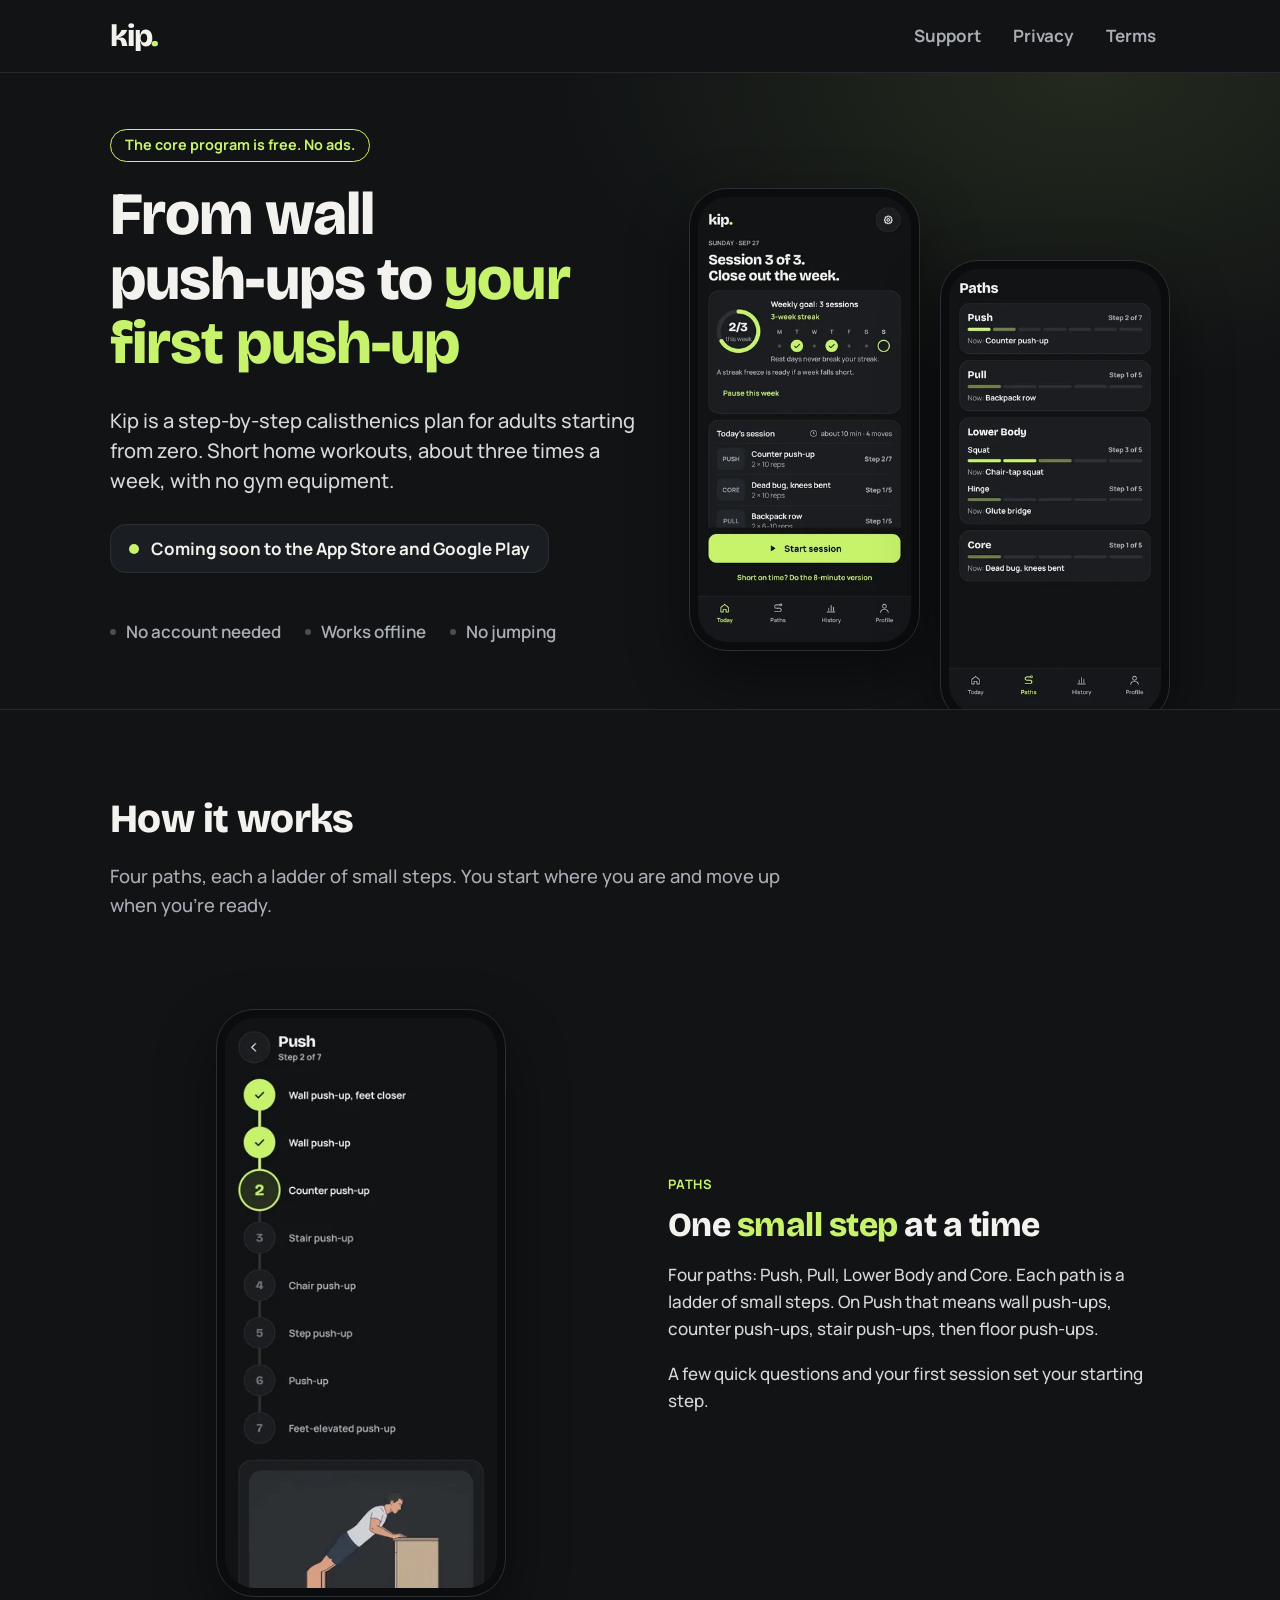
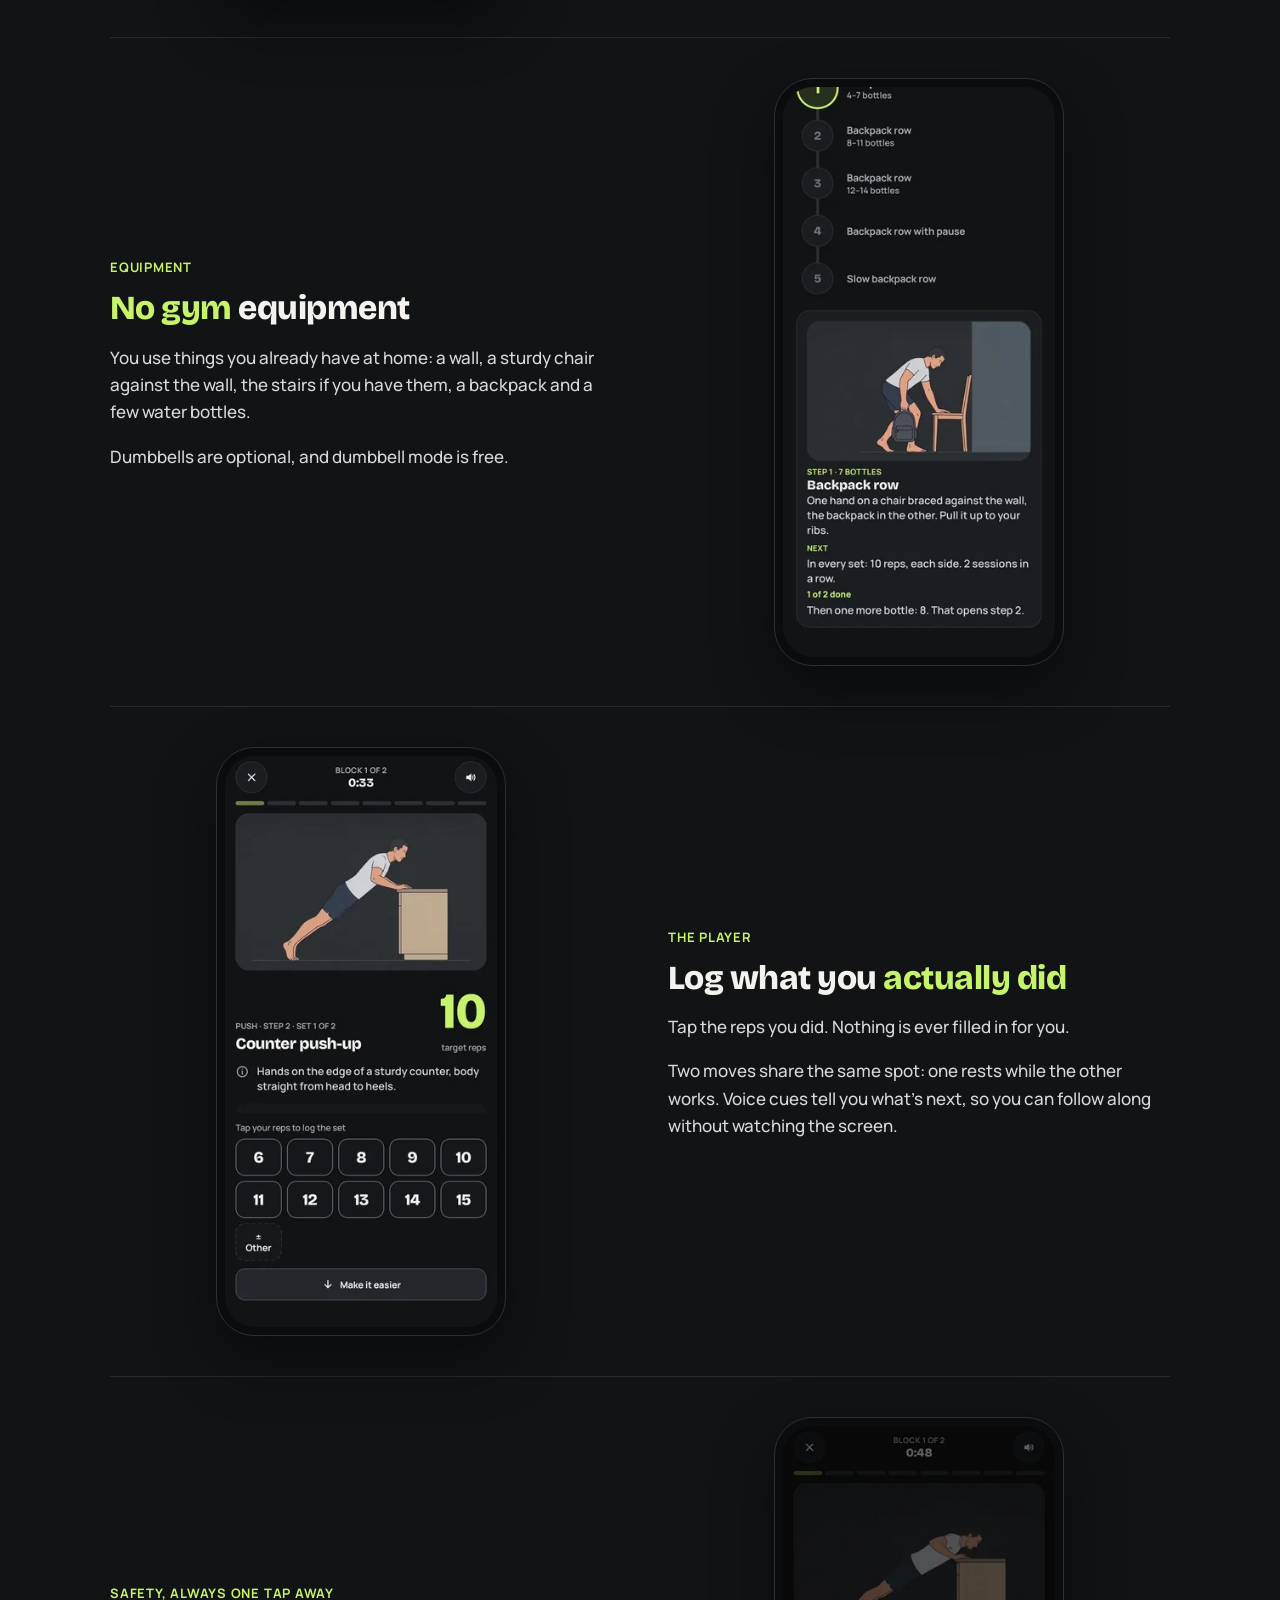
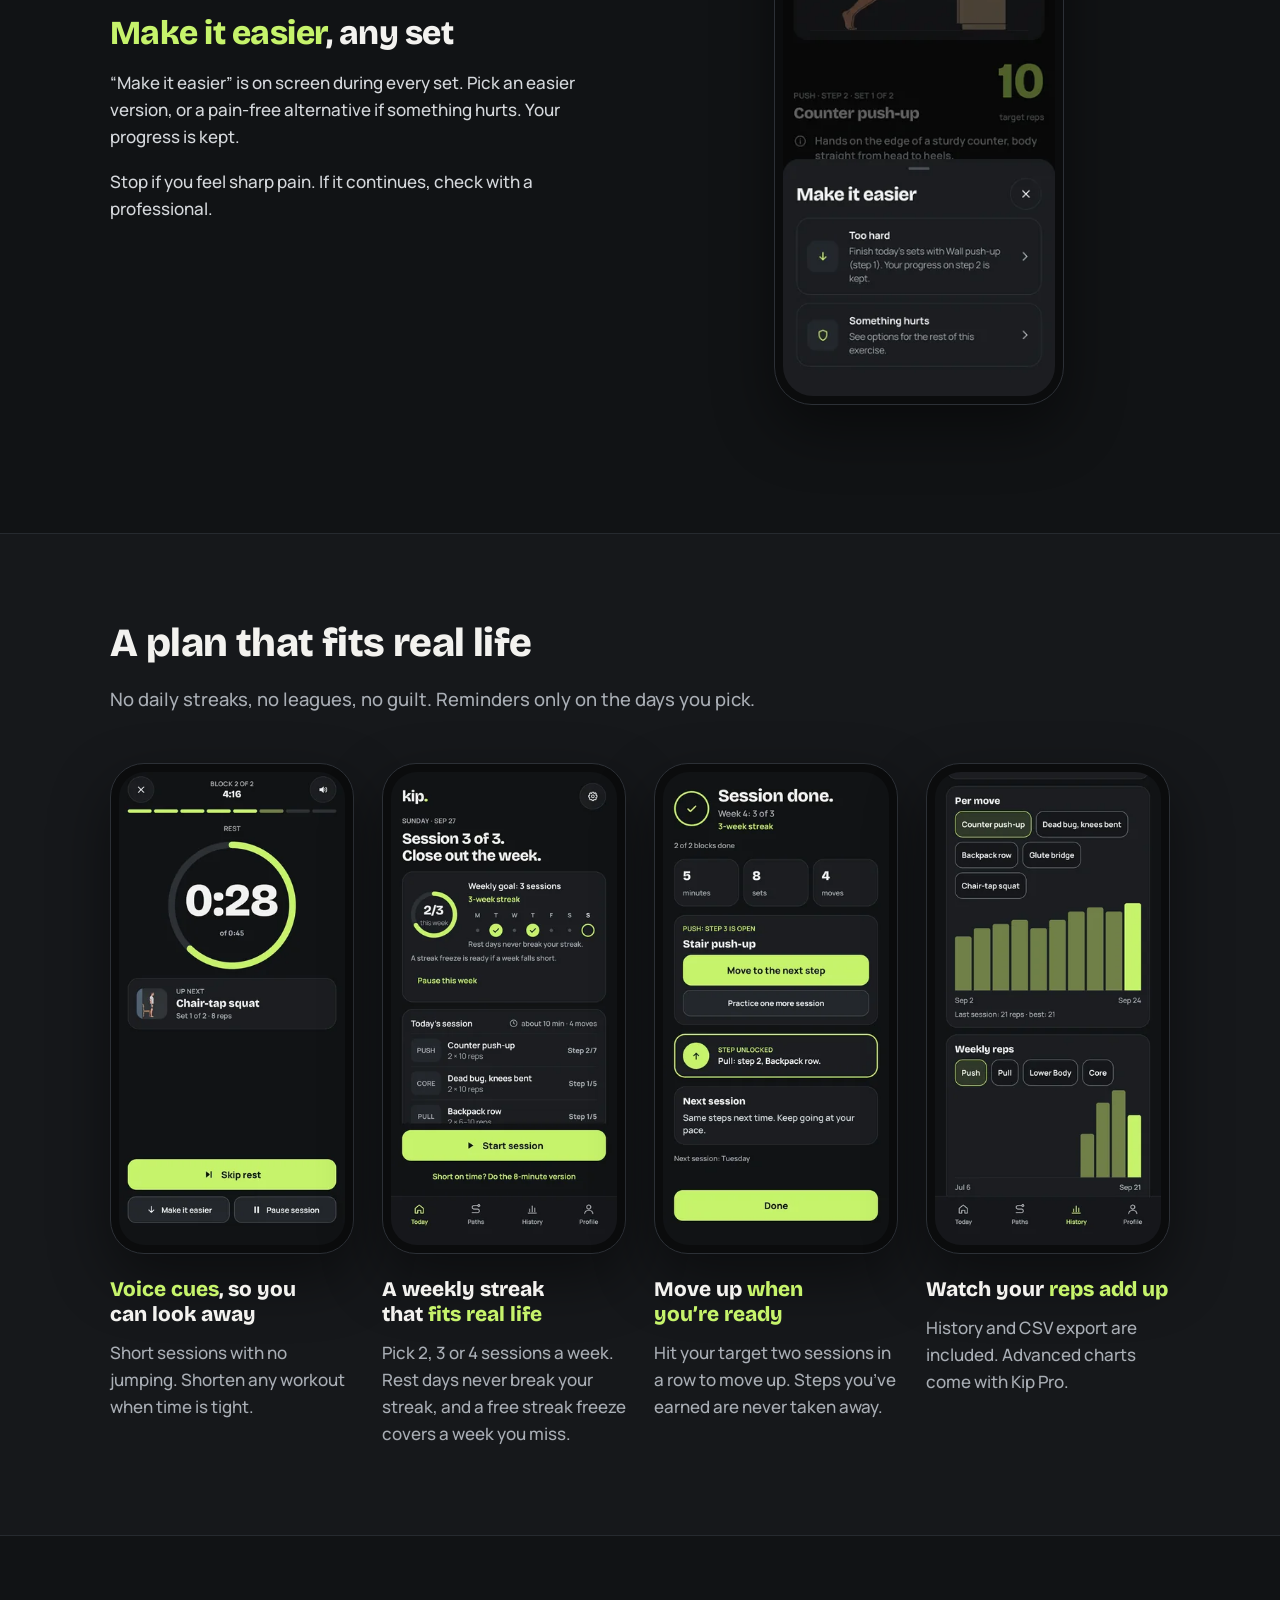
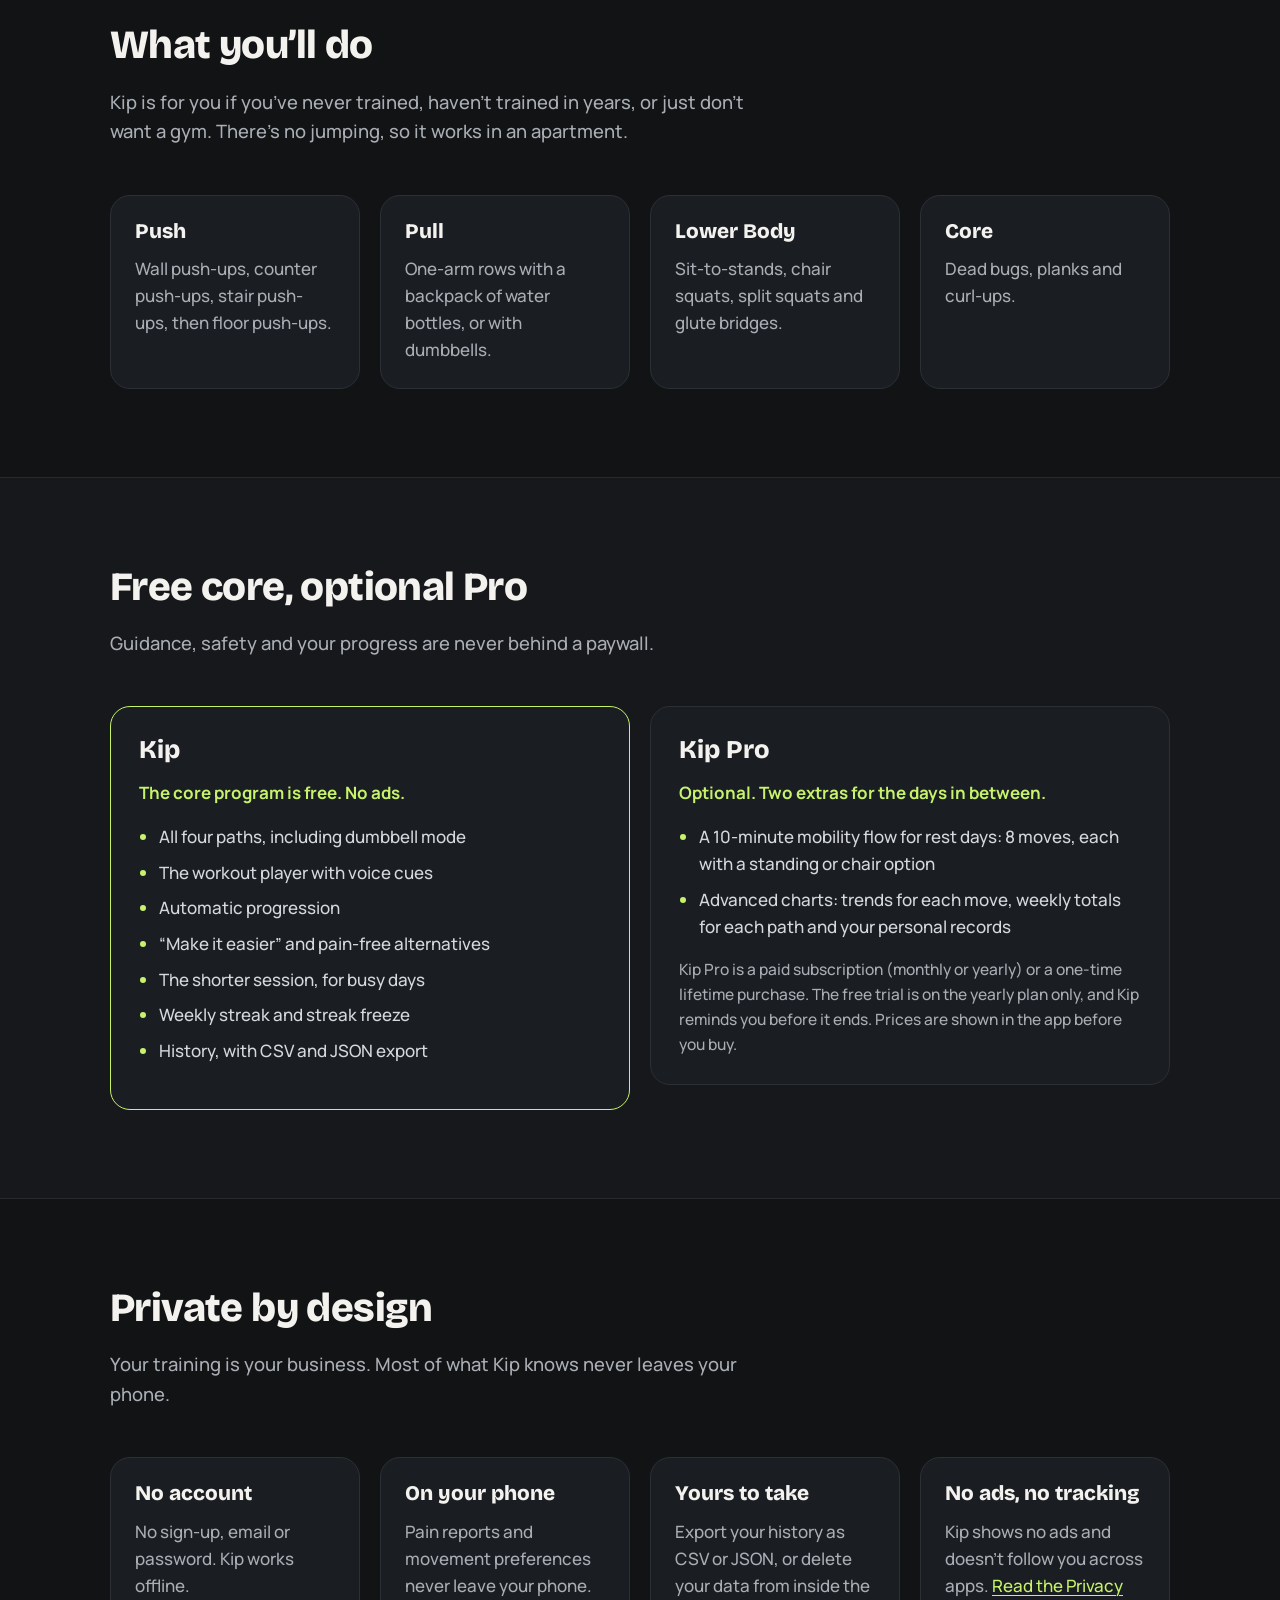
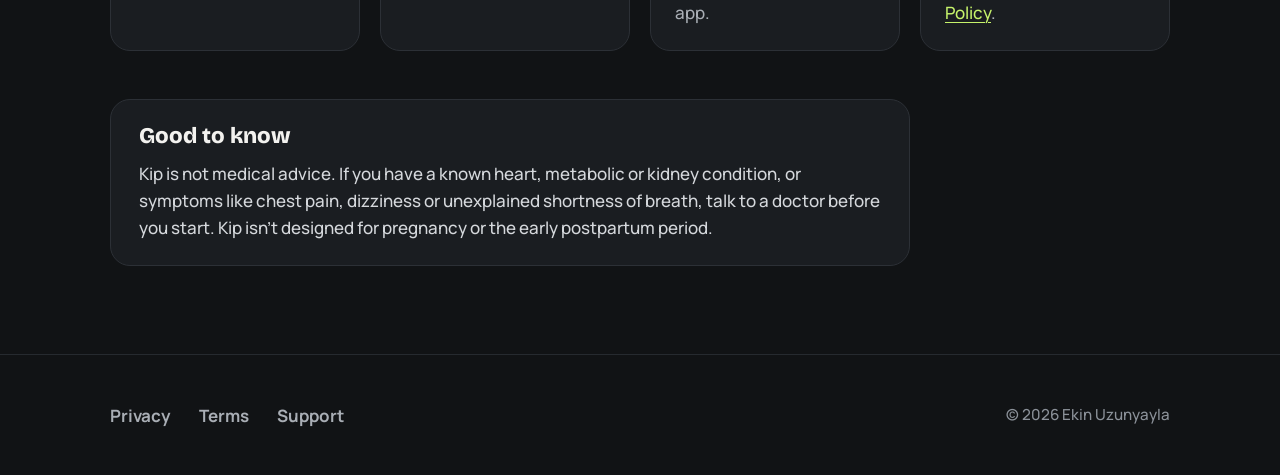
==== index.html @ f3562961 "feat: Kip web site - landing with app screenshots, privacy, terms, support Static pages for GitHub P" ====
<!doctype html>
<html lang="en">
<head>
<meta charset="utf-8">
<meta name="viewport" content="width=device-width, initial-scale=1, viewport-fit=cover">
<title>Kip: Calisthenics Home Workout</title>
<meta name="description" content="A step-by-step calisthenics plan for adults starting from zero. Short home workouts with no gym equipment. The core program is free. No ads.">
<meta name="theme-color" content="#111315">
<meta property="og:type" content="website">
<meta property="og:title" content="Kip: Calisthenics Home Workout">
<meta property="og:description" content="From wall push-ups to your first push-up. Bodyweight strength at home, step by step.">
<meta property="og:image" content="https://ekinuzunyayla.github.io/ki-website/assets/img/og.png">
<meta name="twitter:card" content="summary_large_image">
<link rel="icon" href="assets/img/favicon-32.png" sizes="32x32">
<link rel="apple-touch-icon" href="assets/img/apple-touch-icon.png">
<link rel="preload" href="assets/fonts/bricolage-800.woff2" as="font" type="font/woff2" crossorigin>
<link rel="preload" href="assets/fonts/manrope.woff2" as="font" type="font/woff2" crossorigin>
<link rel="stylesheet" href="assets/css/site.css">
</head>
<body>
<a class="skip" href="#main">Skip to content</a>
<header class="site-header">
  <div class="wrap">
    <a class="brand" href="./" aria-label="Kip home">kip<span>.</span></a>
    <nav class="site-nav" aria-label="Main">
      <ul>
        <li><a href="support.html">Support</a></li>
        <li><a href="privacy.html">Privacy</a></li>
        <li><a href="terms.html">Terms</a></li>
      </ul>
    </nav>
  </div>
</header>

<main id="main">
  <div class="hero">
    <div class="wrap">
      <div class="hero-copy">
        <span class="chip">The core program is free. No ads.</span>
        <h1>From wall <span class="nb">push-ups</span> to <em>your first <span class="nb">push-up</span></em></h1>
        <p class="lead">Kip is a step-by-step calisthenics plan for adults starting from zero. Short home workouts, about three times a week, with no gym equipment.</p>
        <p class="soon"><span class="dot" aria-hidden="true"></span>Coming soon to the App Store and Google Play</p>
        <ul class="facts">
          <li>No account needed</li>
          <li>Works offline</li>
          <li>No jumping</li>
        </ul>
      </div>
      <div class="hero-phones">
        <div class="phone">
          <img src="assets/img/shots/06-home.webp" srcset="assets/img/shots/06-home.webp 320w, assets/img/shots/06-home@2x.webp 640w" sizes="(max-width: 860px) 45vw, 240px" width="320" height="671"
               alt="The Today screen: session 3 of 3 this week, a 3-week streak, and today’s session of four moves.">
        </div>
        <div class="phone">
          <img src="assets/img/shots/04-paths.webp" srcset="assets/img/shots/04-paths.webp 320w, assets/img/shots/04-paths@2x.webp 640w" sizes="(max-width: 860px) 45vw, 240px" width="320" height="671"
               alt="The Paths screen: Push at step 2 of 7, and Pull, Lower Body and Core, each with its current move.">
        </div>
      </div>
    </div>
  </div>

  <section aria-labelledby="how">
    <div class="wrap">
      <div class="section-head">
        <h2 id="how">How it works</h2>
        <p>Four paths, each a ladder of small steps. You start where you are and move up when you’re ready.</p>
      </div>

      <article class="feature">
        <div class="feature-shot phone">
          <img src="assets/img/shots/01-push-ladder.webp" srcset="assets/img/shots/01-push-ladder.webp 320w, assets/img/shots/01-push-ladder@2x.webp 640w" sizes="(max-width: 860px) 70vw, 274px" width="320" height="671" loading="lazy"
               alt="The Push path: seven steps from wall push-up to feet-elevated push-up. The first two are done and counter push-up is the current step.">
        </div>
        <div>
          <span class="overline">Paths</span>
          <h3>One <em>small step</em> at a time</h3>
          <p>Four paths: Push, Pull, Lower Body and Core. Each path is a ladder of small steps. On Push that means wall push-ups, counter push-ups, stair push-ups, then floor push-ups.</p>
          <p>A few quick questions and your first session set your starting step.</p>
        </div>
      </article>

      <article class="feature">
        <div class="feature-shot phone">
          <img src="assets/img/shots/03-pull-detail.webp" srcset="assets/img/shots/03-pull-detail.webp 320w, assets/img/shots/03-pull-detail@2x.webp 640w" sizes="(max-width: 860px) 70vw, 274px" width="320" height="671" loading="lazy"
               alt="The Pull path: backpack row steps counted in water bottles, with a picture of a one-arm row, one hand on a chair.">
        </div>
        <div>
          <span class="overline">Equipment</span>
          <h3><em>No gym</em> equipment</h3>
          <p>You use things you already have at home: a wall, a sturdy chair against the wall, the stairs if you have them, a backpack and a few water bottles.</p>
          <p>Dumbbells are optional, and dumbbell mode is free.</p>
        </div>
      </article>

      <article class="feature">
        <div class="feature-shot phone">
          <img src="assets/img/shots/04-set.webp" srcset="assets/img/shots/04-set.webp 320w, assets/img/shots/04-set@2x.webp 640w" sizes="(max-width: 860px) 70vw, 274px" width="320" height="671" loading="lazy"
               alt="The workout player on a set of counter push-ups: a target of 10 reps and a grid of numbers from 6 to 15 to tap what you did.">
        </div>
        <div>
          <span class="overline">The player</span>
          <h3>Log what you <em>actually did</em></h3>
          <p>Tap the reps you did. Nothing is ever filled in for you.</p>
          <p>Two moves share the same spot: one rests while the other works. Voice cues tell you what’s next, so you can follow along without watching the screen.</p>
        </div>
      </article>

      <article class="feature">
        <div class="feature-shot phone">
          <img src="assets/img/shots/02-easier.webp" srcset="assets/img/shots/02-easier.webp 320w, assets/img/shots/02-easier@2x.webp 640w" sizes="(max-width: 860px) 70vw, 274px" width="320" height="671" loading="lazy"
               alt="The Make it easier sheet during a set, with two choices: Too hard, and Something hurts.">
        </div>
        <div>
          <span class="overline">Safety, always one tap away</span>
          <h3><em>Make it easier</em>, any set</h3>
          <p>“Make it easier” is on screen during every set. Pick an easier version, or a pain-free alternative if something hurts. Your progress is kept.</p>
          <p>Stop if you feel sharp pain. If it continues, check with a professional.</p>
        </div>
      </article>
    </div>
  </section>

  <section class="band" aria-labelledby="weeks">
    <div class="wrap">
      <div class="section-head">
        <h2 id="weeks">A plan that fits real life</h2>
        <p>No daily streaks, no leagues, no guilt. Reminders only on the days you pick.</p>
      </div>
      <div class="shot-grid">
        <article class="shot-card">
          <div class="phone">
            <img src="assets/img/shots/05-rest.webp" srcset="assets/img/shots/05-rest.webp 320w, assets/img/shots/05-rest@2x.webp 640w" sizes="236px" width="320" height="671" loading="lazy"
                 alt="A rest timer with 28 seconds left and the next move, chair-tap squat, below it.">
          </div>
          <h3><em>Voice cues</em>, so you can look away</h3>
          <p>Short sessions with no jumping. Shorten any workout when time is tight.</p>
        </article>
        <article class="shot-card">
          <div class="phone">
            <img src="assets/img/shots/06-home.webp" srcset="assets/img/shots/06-home.webp 320w, assets/img/shots/06-home@2x.webp 640w" sizes="236px" width="320" height="671" loading="lazy"
                 alt="The Today screen: a weekly goal of 3 sessions with 2 done, a 3-week streak and a streak freeze ready.">
          </div>
          <h3>A weekly streak that <em>fits real life</em></h3>
          <p>Pick 2, 3 or 4 sessions a week. Rest days never break your streak, and a free streak freeze covers a week you miss.</p>
        </article>
        <article class="shot-card">
          <div class="phone">
            <img src="assets/img/shots/07-end.webp" srcset="assets/img/shots/07-end.webp 320w, assets/img/shots/07-end@2x.webp 640w" sizes="236px" width="320" height="671" loading="lazy"
                 alt="The end of a session: stair push-up is open, with a button to move to the next step or practice one more session.">
          </div>
          <h3>Move up <em>when you’re ready</em></h3>
          <p>Hit your target two sessions in a row to move up. Steps you’ve earned are never taken away.</p>
        </article>
        <article class="shot-card">
          <div class="phone">
            <img src="assets/img/shots/08-charts.webp" srcset="assets/img/shots/08-charts.webp 320w, assets/img/shots/08-charts@2x.webp 640w" sizes="236px" width="320" height="671" loading="lazy"
                 alt="History charts: reps per session for one move, and weekly reps for the Push path.">
          </div>
          <h3>Watch your <em>reps add up</em></h3>
          <p>History and CSV export are included. Advanced charts come with Kip Pro.</p>
        </article>
      </div>
    </div>
  </section>

  <section aria-labelledby="paths">
    <div class="wrap">
      <div class="section-head">
        <h2 id="paths">What you’ll do</h2>
        <p>Kip is for you if you’ve never trained, haven’t trained in years, or just don’t want a gym. There’s no jumping, so it works in an apartment.</p>
      </div>
      <div class="cards">
        <div class="card"><h3>Push</h3><p>Wall push-ups, counter push-ups, stair push-ups, then floor push-ups.</p></div>
        <div class="card"><h3>Pull</h3><p>One-arm rows with a backpack of water bottles, or with dumbbells.</p></div>
        <div class="card"><h3>Lower Body</h3><p>Sit-to-stands, chair squats, split squats and glute bridges.</p></div>
        <div class="card"><h3>Core</h3><p>Dead bugs, planks and curl-ups.</p></div>
      </div>
    </div>
  </section>

  <section class="band" aria-labelledby="pro">
    <div class="wrap">
      <div class="section-head">
        <h2 id="pro">Free core, optional Pro</h2>
        <p>Guidance, safety and your progress are never behind a paywall.</p>
      </div>
      <div class="plans">
        <div class="plan free">
          <h3>Kip</h3>
          <p class="tag">The core program is free. No ads.</p>
          <ul>
            <li>All four paths, including dumbbell mode</li>
            <li>The workout player with voice cues</li>
            <li>Automatic progression</li>
            <li>“Make it easier” and pain-free alternatives</li>
            <li>The shorter session, for busy days</li>
            <li>Weekly streak and streak freeze</li>
            <li>History, with CSV and JSON export</li>
          </ul>
        </div>
        <div class="plan">
          <h3>Kip Pro</h3>
          <p class="tag">Optional. Two extras for the days in between.</p>
          <ul>
            <li>A 10-minute mobility flow for rest days: 8 moves, each with a standing or chair option</li>
            <li>Advanced charts: trends for each move, weekly totals for each path and your personal records</li>
          </ul>
          <p class="fine">Kip Pro is a paid subscription (monthly or yearly) or a one-time lifetime purchase. The free trial is on the yearly plan only, and Kip reminds you before it ends. Prices are shown in the app before you buy.</p>
        </div>
      </div>
    </div>
  </section>

  <section aria-labelledby="private">
    <div class="wrap">
      <div class="section-head">
        <h2 id="private">Private by design</h2>
        <p>Your training is your business. Most of what Kip knows never leaves your phone.</p>
      </div>
      <div class="cards">
        <div class="card"><h3>No account</h3><p>No sign-up, email or password. Kip works offline.</p></div>
        <div class="card"><h3>On your phone</h3><p>Pain reports and movement preferences never leave your phone.</p></div>
        <div class="card"><h3>Yours to take</h3><p>Export your history as CSV or JSON, or delete your data from inside the app.</p></div>
        <div class="card"><h3>No ads, no tracking</h3><p>Kip shows no ads and doesn’t follow you across apps. <a href="privacy.html">Read the Privacy Policy</a>.</p></div>
      </div>

      <div class="note" style="margin-top: 48px">
        <h2 id="good-to-know">Good to know</h2>
        <p>Kip is not medical advice. If you have a known heart, metabolic or kidney condition, or symptoms like chest pain, dizziness or unexplained shortness of breath, talk to a doctor before you start. Kip isn’t designed for pregnancy or the early postpartum period.</p>
      </div>
    </div>
  </section>
</main>

<footer class="site-footer">
  <div class="wrap">
    <nav aria-label="Footer">
      <ul>
        <li><a href="privacy.html">Privacy</a></li>
        <li><a href="terms.html">Terms</a></li>
        <li><a href="support.html">Support</a></li>
      </ul>
    </nav>
    <p>© 2026 Ekin Uzunyayla</p>
  </div>
</footer>
</body>
</html>
---- assets/css/site.css ----
/* Kip web site. Values follow the app's token set (docs/design/tokens.md, Theme A): dark only, like v1 of the app. */

@font-face { font-family: "Bricolage Grotesque"; font-weight: 800; font-style: normal; font-display: swap; src: url("../fonts/bricolage-800.woff2") format("woff2"); }
@font-face { font-family: "Manrope"; font-weight: 200 800; font-style: normal; font-display: swap; src: url("../fonts/manrope.woff2") format("woff2"); }

:root {
  color-scheme: dark;
  --background: #111315;
  --surface: #1A1D21;
  --surface-sunken: #16181B;
  --surface-raised: #23272C;
  --border: #2C3036;
  --border-strong: #4A4F57;
  --divider: #262A2F;
  --text: #F3F2EF;
  --text-body: #D5D8DC;
  --text-secondary: #A9AEB5;
  --text-muted: #8C929A;
  --accent: #C6F36B;
  --on-accent: #111315;
  --accent-tint: rgba(198, 243, 107, 0.12);
  --bezel: #0B0C0D;
  --radius-md: 14px;
  --radius-lg: 16px;
  --radius-xl: 20px;
  --wrap: 1100px;
  --display: "Bricolage Grotesque", "Manrope", system-ui, -apple-system, "Segoe UI", sans-serif;
  --body: "Manrope", system-ui, -apple-system, "Segoe UI", sans-serif;
}

*, *::before, *::after { box-sizing: border-box; }

html { -webkit-text-size-adjust: 100%; background: var(--background); }

body {
  margin: 0;
  background: var(--background);
  color: var(--text-body);
  font: 500 1.0625rem/1.6 var(--body);
}

img { max-width: 100%; height: auto; display: block; }

a { color: var(--accent); text-underline-offset: 0.2em; text-decoration-thickness: 1px; }
a:hover { text-decoration-thickness: 2px; }

:focus-visible { outline: 3px solid var(--accent); outline-offset: 3px; border-radius: 6px; }

h1, h2, h3 { font-family: var(--display); font-weight: 800; color: var(--text); line-height: 1.08; margin: 0 0 0.5em; letter-spacing: -0.015em; text-wrap: balance; }
h1 { font-size: clamp(2.4rem, 5.2vw, 3.75rem); }
h2 { font-size: clamp(1.75rem, 3.6vw, 2.5rem); }
h3 { font-size: 1.3rem; line-height: 1.2; letter-spacing: 0; }
h1 em, h2 em, h3 em { font-style: normal; color: var(--accent); }
.nb { white-space: nowrap; }
p { margin: 0 0 1em; }
strong { font-weight: 800; color: var(--text); }

.wrap { max-width: var(--wrap); margin: 0 auto; padding-inline: max(20px, env(safe-area-inset-left)) max(20px, env(safe-area-inset-right)); }

.skip {
  position: absolute; left: 12px; top: -80px; z-index: 10;
  background: var(--accent); color: var(--on-accent); font-weight: 800;
  padding: 12px 16px; border-radius: var(--radius-lg); text-decoration: none;
}
.skip:focus { top: 12px; }

/* Header */
.site-header { border-bottom: 1px solid var(--divider); }
.site-header .wrap { display: flex; align-items: center; justify-content: space-between; gap: 8px 16px; min-height: 72px; flex-wrap: wrap; }
.brand {
  display: inline-flex; align-items: center; min-height: 48px; color: var(--text); text-decoration: none;
  font: 800 1.9rem/1 var(--display); letter-spacing: -0.04em;
}
.brand span { color: var(--accent); }
.site-nav ul { list-style: none; display: flex; flex-wrap: wrap; gap: 4px; margin: 0; padding: 0; }
.site-nav a {
  display: inline-flex; align-items: center; min-height: 48px; padding: 0 14px; border-radius: var(--radius-md);
  color: var(--text-secondary); text-decoration: none; font-weight: 700;
}
.site-nav a:hover { color: var(--text); background: var(--surface); }
.site-nav a[aria-current="page"] { color: var(--accent); }

/* Hero */
.hero {
  padding-block: 56px 0; overflow: hidden; border-bottom: 1px solid var(--divider);
  background: radial-gradient(60% 70% at 85% 0%, rgba(198, 243, 107, 0.10), transparent 70%);
}
.hero .wrap { display: grid; grid-template-columns: 1.05fr 0.95fr; gap: 48px; align-items: center; }
.hero-copy { padding-bottom: 64px; }
.hero .lead { font-size: 1.25rem; line-height: 1.5; color: var(--text-body); max-width: 33rem; margin-bottom: 1.4em; }
.chip {
  display: inline-block; margin-bottom: 20px; padding: 6px 14px; border-radius: 999px;
  border: 1px solid var(--accent); color: var(--accent); font-weight: 700; font-size: 0.9rem; line-height: 1.3;
}
.soon {
  display: inline-flex; align-items: center; gap: 12px; min-height: 48px; padding: 10px 18px;
  border-radius: var(--radius-lg); background: var(--surface); border: 1px solid var(--border);
  color: var(--text); font-weight: 700;
}
.soon .dot { width: 10px; height: 10px; border-radius: 50%; background: var(--accent); flex: none; }
.facts { list-style: none; display: flex; flex-wrap: wrap; gap: 8px 24px; padding: 0; margin: 28px 0 0; color: var(--text-secondary); font-weight: 600; }
.facts li { display: inline-flex; align-items: center; gap: 10px; }
.facts li::before { content: ""; width: 6px; height: 6px; border-radius: 50%; background: var(--border-strong); }

.phone {
  padding: 8px; background: var(--bezel); border: 1px solid var(--border); border-radius: 38px;
  box-shadow: 0 24px 60px rgba(0, 0, 0, 0.45);
}
.phone img { border-radius: 30px; width: 100%; }

.hero-phones { display: grid; grid-template-columns: 1fr 1fr; gap: 20px; align-items: start; max-width: 520px; justify-self: end; margin-bottom: -72px; }
.hero-phones .phone:nth-child(2) { margin-top: 72px; }

/* Sections */
section { padding-block: 88px; }
.section-head { max-width: 42rem; margin-bottom: 48px; }
.section-head p { color: var(--text-secondary); font-size: 1.15rem; margin: 0; }
.band { background: var(--surface-sunken); border-block: 1px solid var(--divider); }

.feature { display: grid; grid-template-columns: 1fr 1fr; gap: 56px; align-items: center; padding-block: 40px; }
.feature + .feature { border-top: 1px solid var(--divider); }
.feature:nth-of-type(even) .feature-shot { order: 2; }
.feature-shot { justify-self: center; width: min(290px, 100%); }
.feature h3 { font-size: clamp(1.6rem, 3vw, 2.1rem); letter-spacing: -0.015em; line-height: 1.1; }
.feature p { max-width: 32rem; }
.overline { display: block; margin-bottom: 12px; color: var(--accent); font-weight: 700; font-size: 0.8125rem; letter-spacing: 0.06em; text-transform: uppercase; }

.shot-grid { display: grid; grid-template-columns: repeat(auto-fit, minmax(210px, 1fr)); gap: 40px 28px; }
.shot-card .phone { max-width: 250px; margin: 0 auto 24px; border-radius: 34px; }
.shot-card .phone img { border-radius: 26px; }
.shot-card p { color: var(--text-secondary); margin: 0; }

.cards { display: grid; grid-template-columns: repeat(auto-fit, minmax(230px, 1fr)); gap: 20px; }
.card { background: var(--surface); border: 1px solid var(--border); border-radius: var(--radius-xl); padding: 24px; }
.card > :last-child { margin-bottom: 0; }
.card p, .card li { color: var(--text-secondary); }
.card ul { margin: 0; padding-left: 1.2em; }
.card li { margin-bottom: 0.45em; }
.card li::marker { color: var(--accent); }

.steps { list-style: none; padding: 0; margin: 0; counter-reset: step; }
.steps li { counter-increment: step; display: grid; grid-template-columns: 40px 1fr; gap: 16px; align-items: start; padding-block: 14px; }
.steps li + li { border-top: 1px solid var(--divider); }
.steps li::before {
  content: counter(step); display: grid; place-items: center; width: 40px; height: 40px; border-radius: 50%;
  border: 2px solid var(--accent); color: var(--accent); font: 800 1.05rem/1 var(--display);
}
.steps strong { display: block; }
.steps span { color: var(--text-secondary); }

.plans { display: grid; grid-template-columns: 1fr 1fr; gap: 20px; align-items: start; }
.plan { background: var(--surface); border: 1px solid var(--border); border-radius: var(--radius-xl); padding: 28px; }
.plan.free { border-color: var(--accent); }
.plan h3 { font-size: 1.6rem; }
.plan .tag { color: var(--accent); font-weight: 700; margin-bottom: 1em; }
.plan ul { padding-left: 1.2em; margin: 0 0 1em; }
.plan li { margin-bottom: 0.5em; }
.plan li::marker { color: var(--accent); }
.plan .fine { color: var(--text-secondary); font-size: 0.97rem; margin: 0; }

.note { background: var(--surface); border: 1px solid var(--border); border-radius: var(--radius-xl); padding: 24px 28px; max-width: 50rem; }
.note h2 { font-size: 1.4rem; letter-spacing: 0; }
.note p:last-child { margin: 0; }

/* Text pages */
.page { padding-block: 56px 96px; }
.doc { max-width: 46rem; }
.doc h1 { font-size: clamp(2.1rem, 4.4vw, 3rem); }
.doc h2 { font-size: 1.5rem; letter-spacing: 0; line-height: 1.2; margin-top: 2.2em; }
.doc h3 { font-size: 1.15rem; margin-top: 1.6em; }
.doc ul, .doc ol { padding-left: 1.3em; margin: 0 0 1em; }
.doc li { margin-bottom: 0.45em; }
.doc li::marker { color: var(--text-muted); }
.doc .updated { color: var(--text-secondary); font-weight: 700; }
.doc .summary { background: var(--surface); border: 1px solid var(--border); border-radius: var(--radius-xl); padding: 22px 26px; margin: 28px 0; }
.doc .summary h2 { margin-top: 0; }
.doc .summary ul { margin: 0; }
.doc .summary li::marker { color: var(--accent); }
.table-scroll { overflow-x: auto; margin: 0 0 1.2em; }
.doc table { border-collapse: collapse; width: 100%; min-width: 36rem; font-size: 0.97rem; }
.doc th, .doc td { text-align: left; vertical-align: top; padding: 12px 14px 12px 0; border-bottom: 1px solid var(--divider); }
.doc th { font-weight: 800; color: var(--text); }
.doc details { background: var(--surface); border: 1px solid var(--border); border-radius: var(--radius-lg); margin-bottom: 12px; }
.doc summary { cursor: pointer; font-weight: 700; color: var(--text); padding: 14px 20px; min-height: 52px; border-radius: var(--radius-lg); }
.doc details[open] summary { color: var(--accent); }
.doc details > div { padding: 0 20px 8px; }

.button {
  display: inline-flex; align-items: center; justify-content: center; min-height: 56px; padding: 0 26px;
  border-radius: var(--radius-lg); background: var(--accent); color: var(--on-accent);
  font-weight: 800; text-decoration: none;
}
.button:hover { filter: brightness(1.06); }

/* Footer */
.site-footer { border-top: 1px solid var(--divider); padding-block: 36px; color: var(--text-muted); }
.site-footer .wrap { display: flex; flex-wrap: wrap; justify-content: space-between; gap: 12px 32px; align-items: center; }
.site-footer ul { list-style: none; display: flex; flex-wrap: wrap; gap: 4px 8px; margin: 0 0 0 -10px; padding: 0; }
.site-footer a { color: var(--text-secondary); display: inline-flex; align-items: center; min-height: 48px; padding: 0 10px; font-weight: 700; text-decoration: none; }
.site-footer a:hover, .site-footer a[aria-current="page"] { color: var(--text); }
.site-footer p { margin: 0; font-size: 0.95rem; }

@media (max-width: 860px) {
  .hero { padding-top: 40px; }
  .hero .wrap { grid-template-columns: 1fr; gap: 40px; }
  .hero-copy { padding-bottom: 0; }
  .hero-phones { justify-self: center; max-width: 440px; margin-bottom: -56px; gap: 14px; }
  .hero-phones .phone:nth-child(2) { margin-top: 48px; }
  .feature { grid-template-columns: 1fr; gap: 28px; padding-block: 32px; }
  .feature:nth-of-type(even) .feature-shot { order: 0; }
  .feature-shot { width: min(260px, 78%); }
  .plans { grid-template-columns: 1fr; }
  section { padding-block: 56px; }
  .section-head { margin-bottom: 32px; }
  .phone { border-radius: 30px; padding: 6px; }
  .phone img { border-radius: 24px; }
}

@media (prefers-reduced-motion: reduce) {
  * { scroll-behavior: auto !important; transition: none !important; animation: none !important; }
}
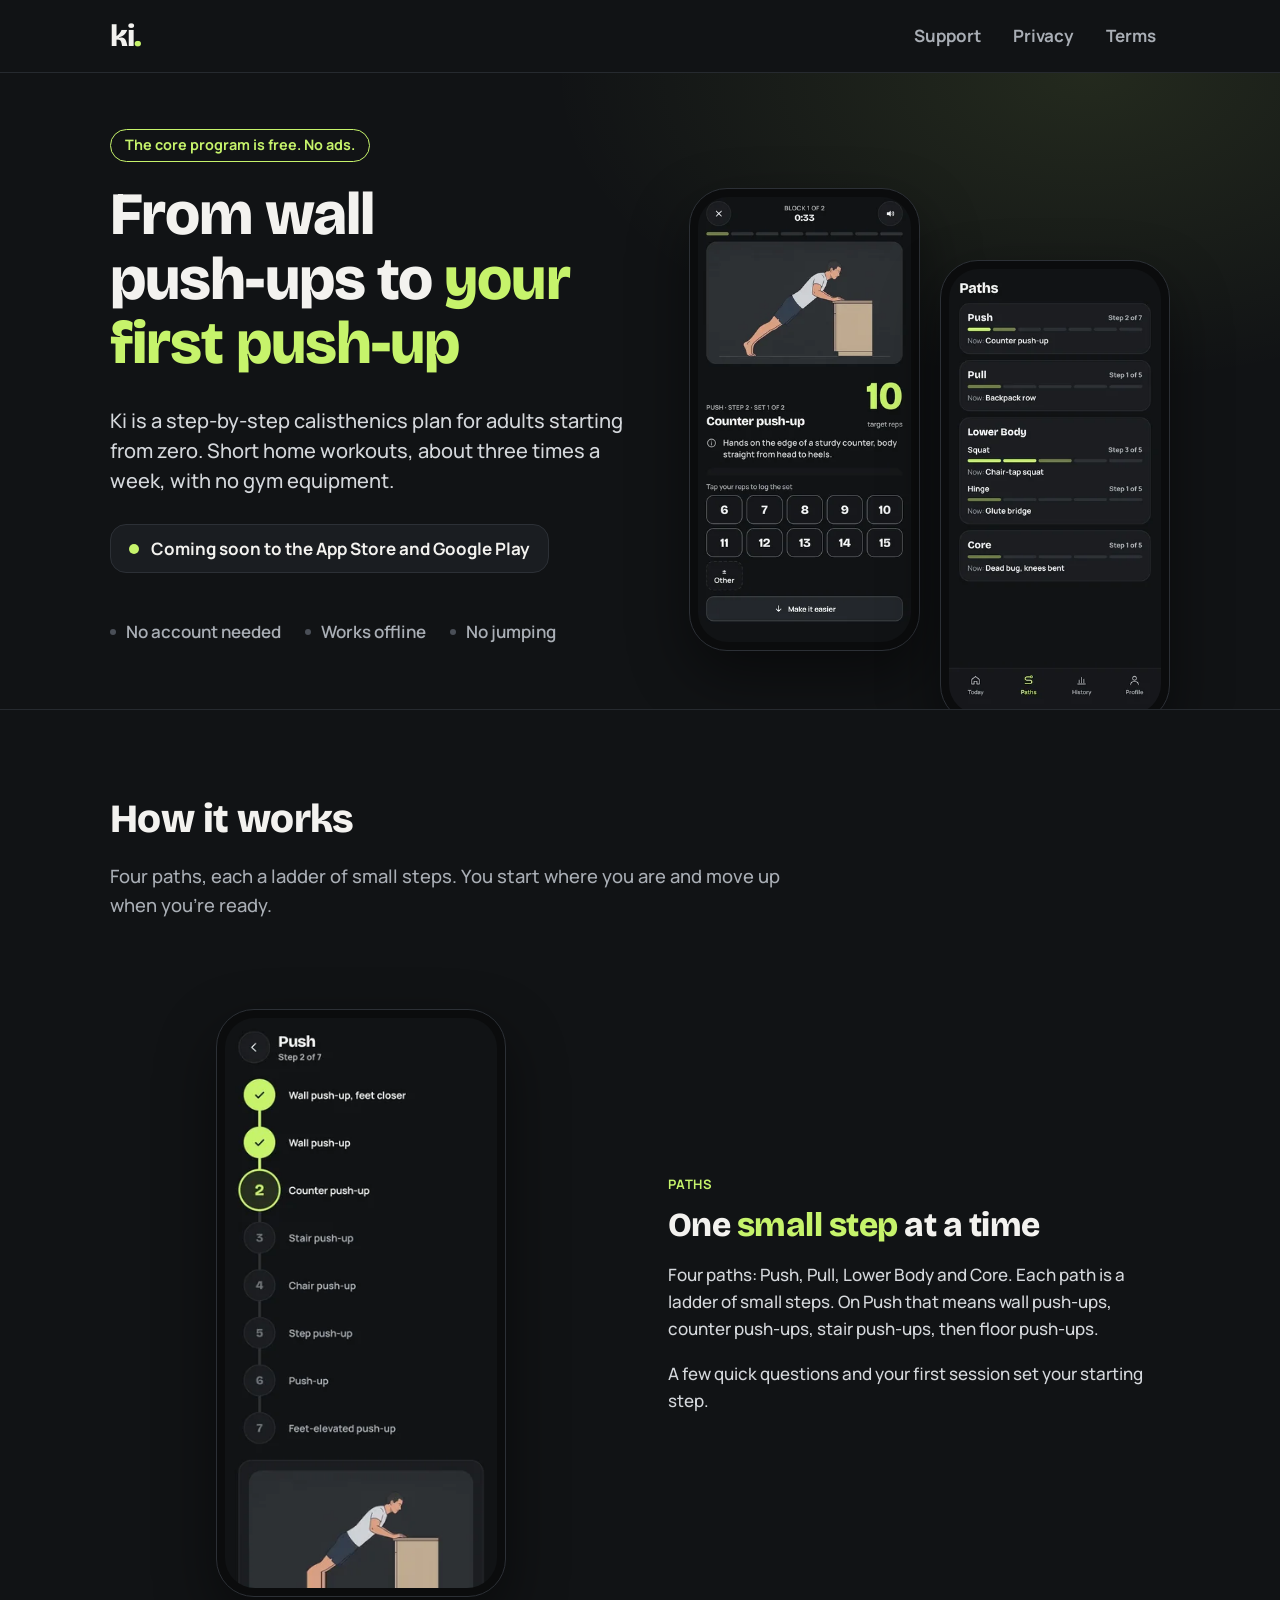
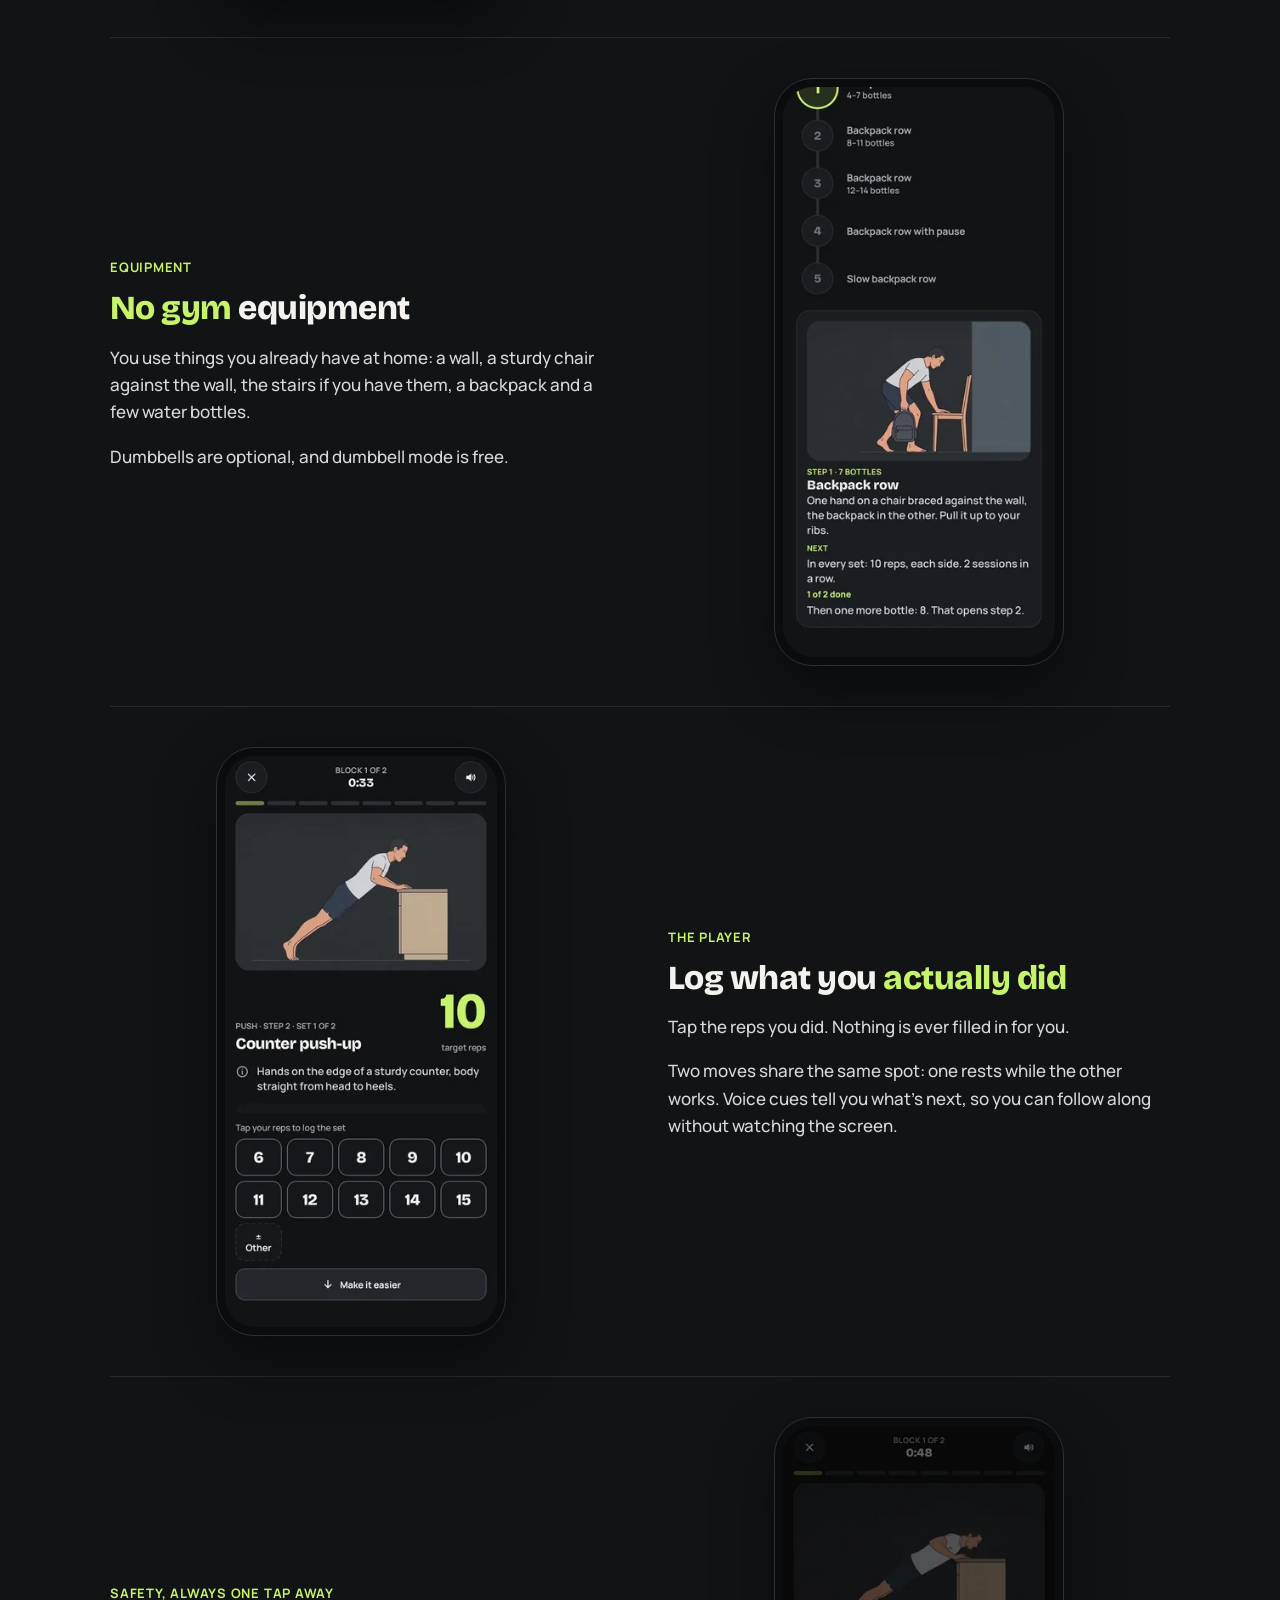
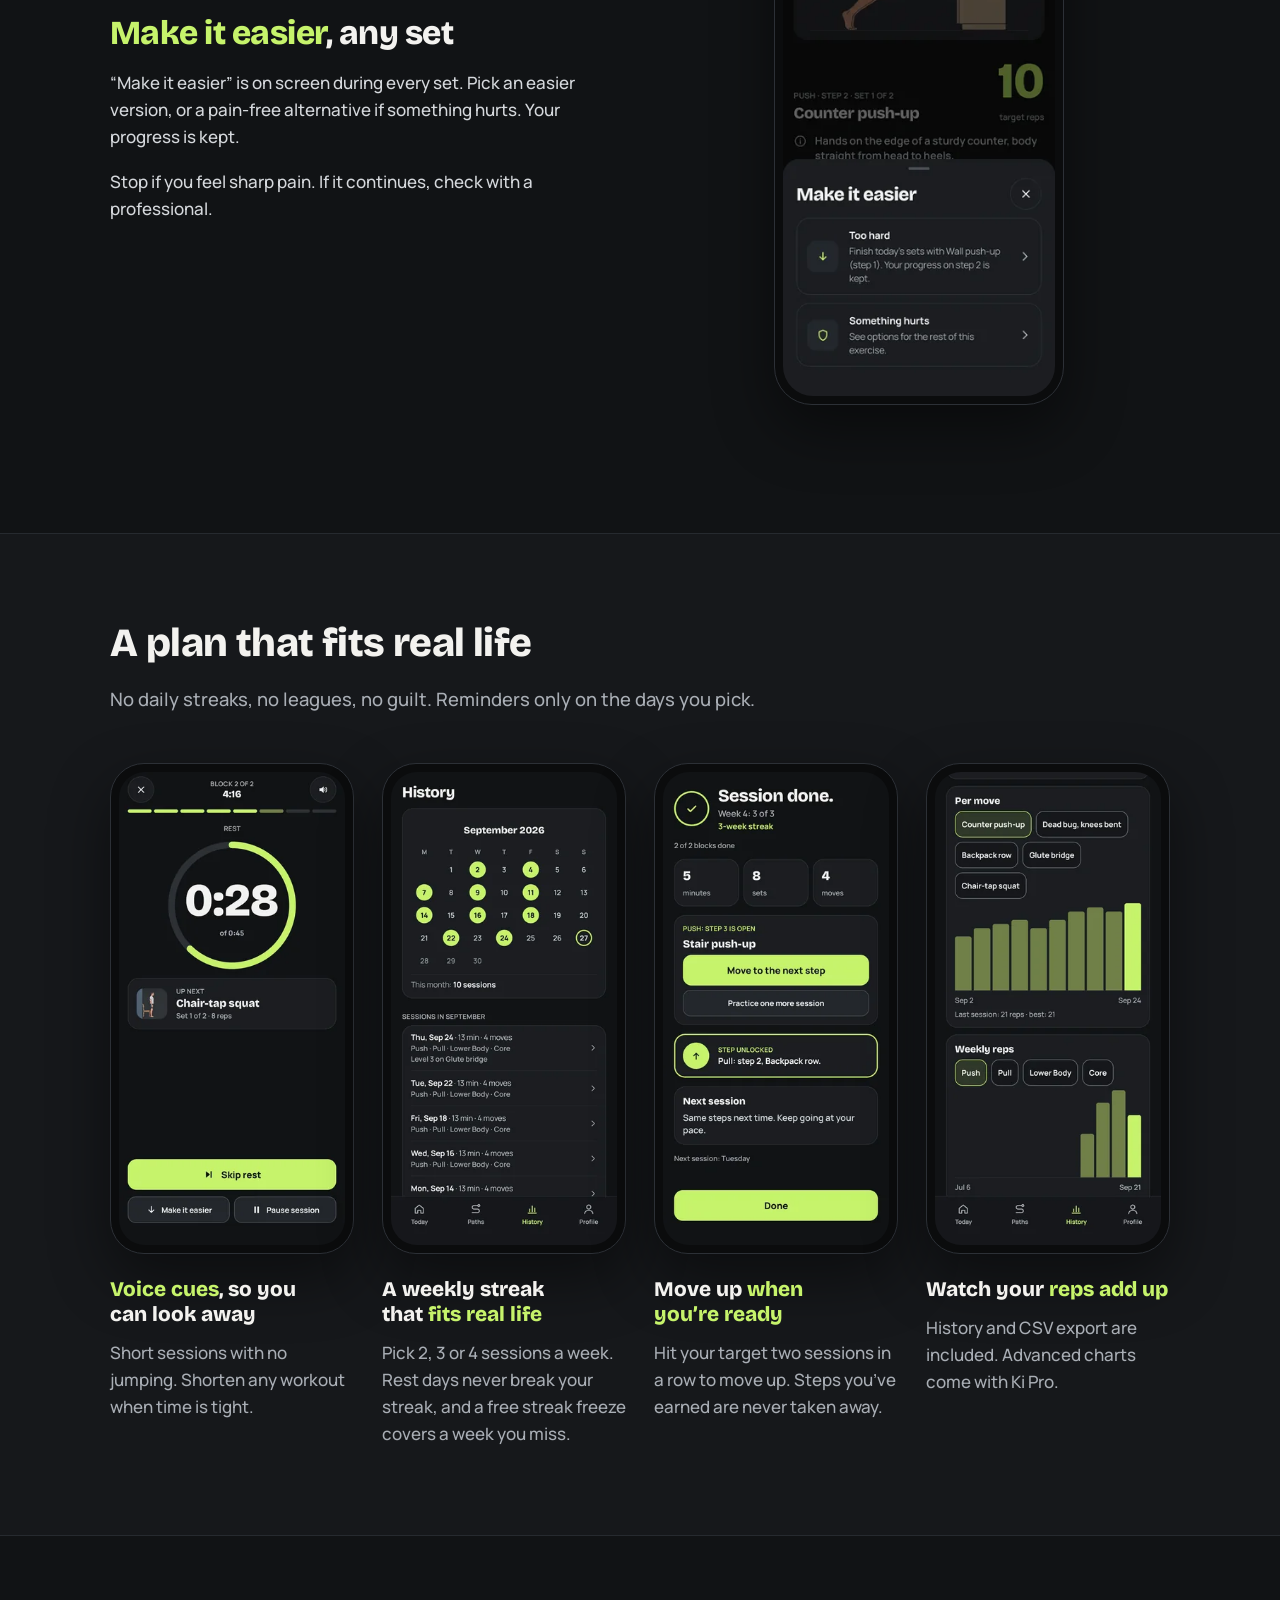
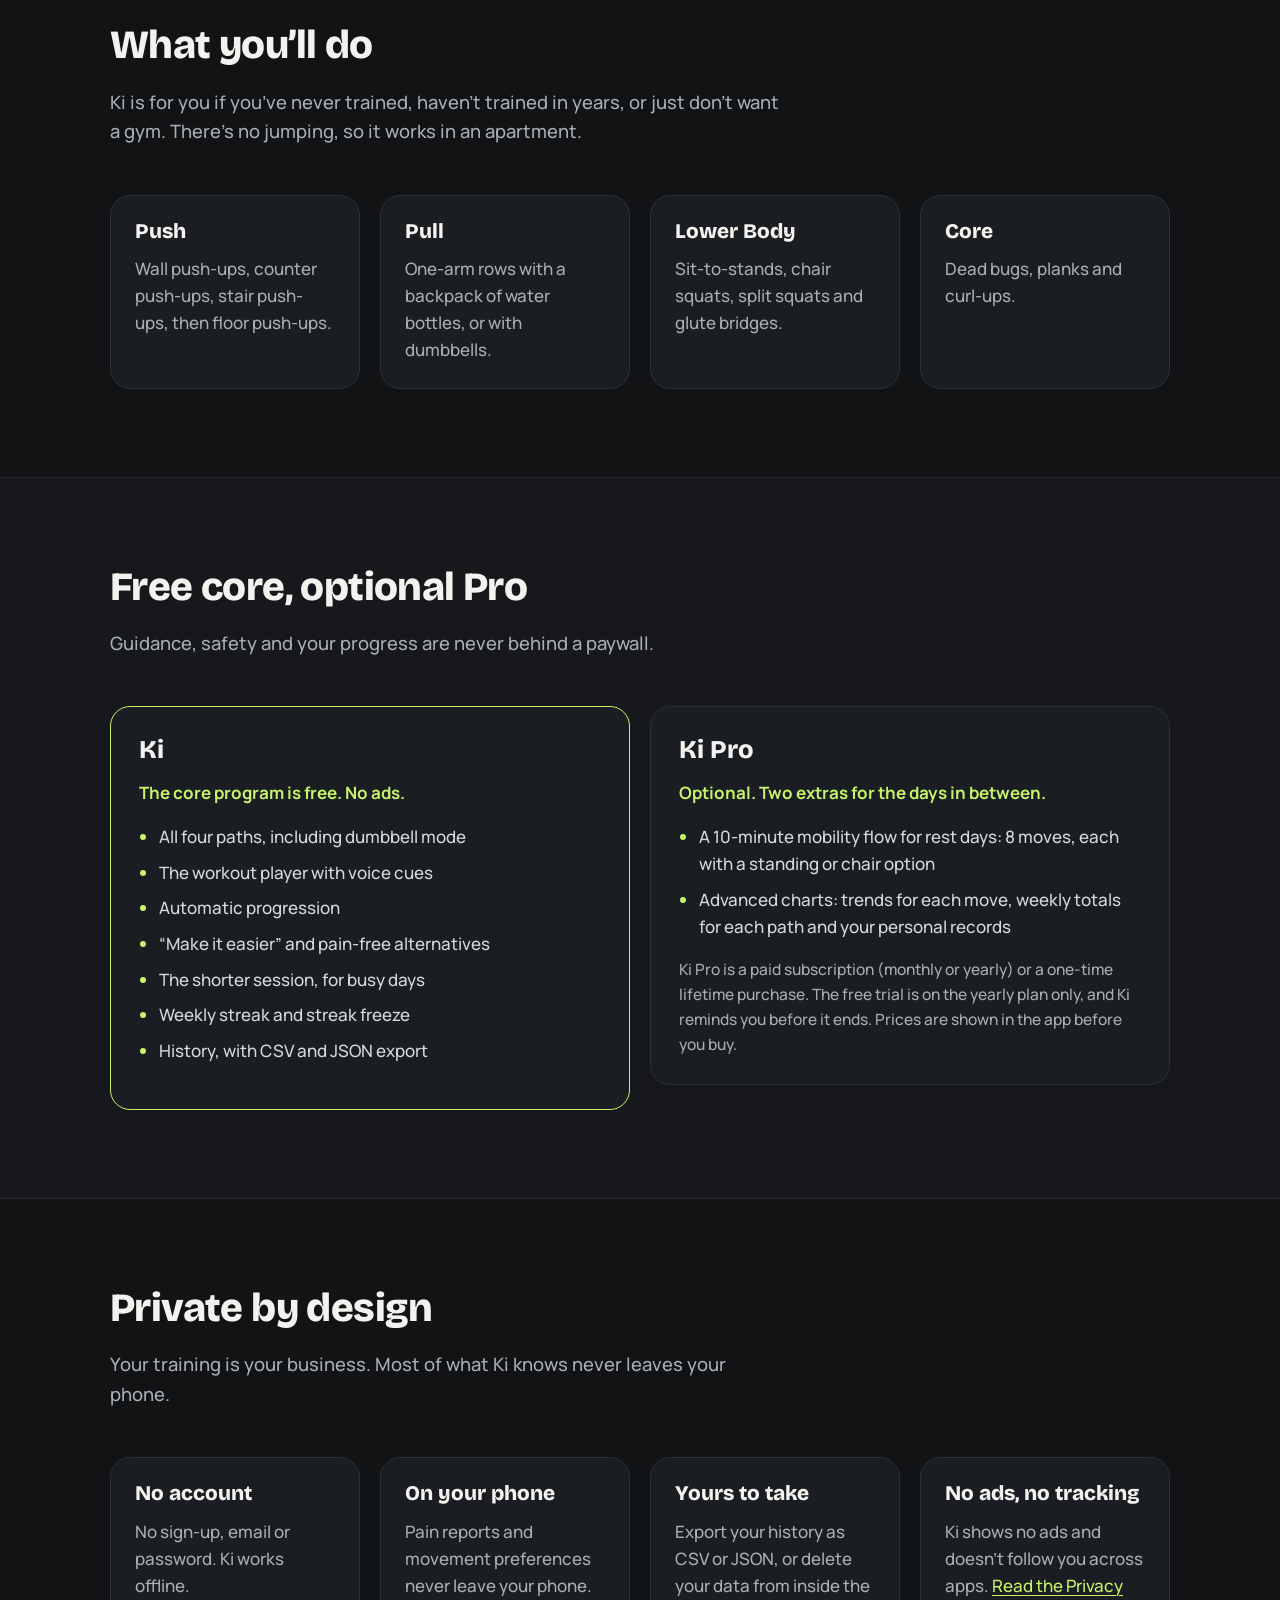
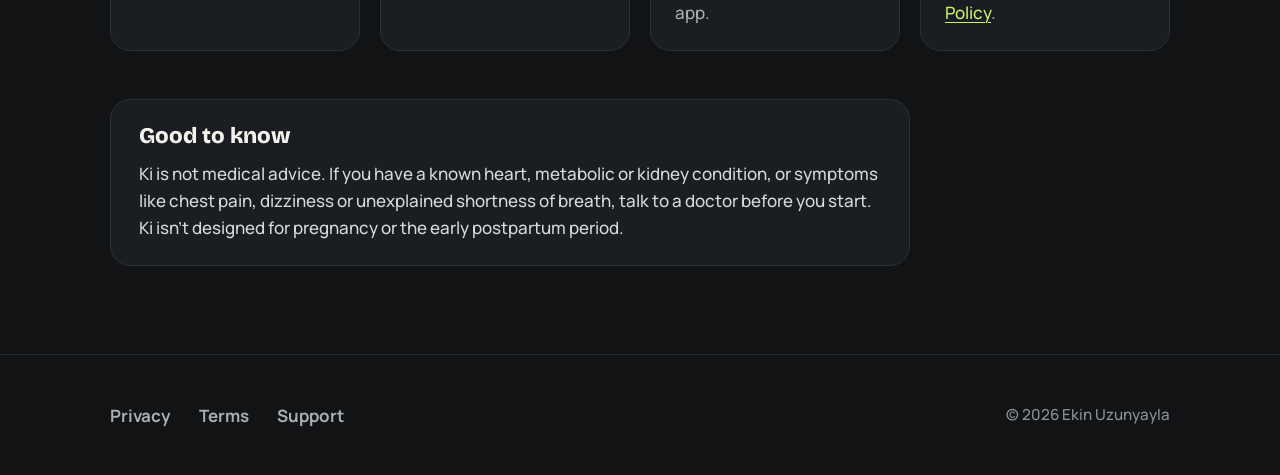
==== commit 076676f1: "feat: rename the app to Ki across the site Wordmark, titles, legal pages, support and the social car" ====
--- a/index.html
+++ b/index.html
@@ -3,11 +3,11 @@
 <head>
 <meta charset="utf-8">
 <meta name="viewport" content="width=device-width, initial-scale=1, viewport-fit=cover">
-<title>Kip: Calisthenics Home Workout</title>
+<title>Ki: Calisthenics Home Workout</title>
 <meta name="description" content="A step-by-step calisthenics plan for adults starting from zero. Short home workouts with no gym equipment. The core program is free. No ads.">
 <meta name="theme-color" content="#111315">
 <meta property="og:type" content="website">
-<meta property="og:title" content="Kip: Calisthenics Home Workout">
+<meta property="og:title" content="Ki: Calisthenics Home Workout">
 <meta property="og:description" content="From wall push-ups to your first push-up. Bodyweight strength at home, step by step.">
 <meta property="og:image" content="https://ekinuzunyayla.github.io/ki-website/assets/img/og.png">
 <meta name="twitter:card" content="summary_large_image">
@@ -21,7 +21,7 @@
 <a class="skip" href="#main">Skip to content</a>
 <header class="site-header">
   <div class="wrap">
-    <a class="brand" href="./" aria-label="Kip home">kip<span>.</span></a>
+    <a class="brand" href="./" aria-label="Ki home">ki<span>.</span></a>
     <nav class="site-nav" aria-label="Main">
       <ul>
         <li><a href="support.html">Support</a></li>
@@ -38,7 +38,7 @@
       <div class="hero-copy">
         <span class="chip">The core program is free. No ads.</span>
         <h1>From wall <span class="nb">push-ups</span> to <em>your first <span class="nb">push-up</span></em></h1>
-        <p class="lead">Kip is a step-by-step calisthenics plan for adults starting from zero. Short home workouts, about three times a week, with no gym equipment.</p>
+        <p class="lead">Ki is a step-by-step calisthenics plan for adults starting from zero. Short home workouts, about three times a week, with no gym equipment.</p>
         <p class="soon"><span class="dot" aria-hidden="true"></span>Coming soon to the App Store and Google Play</p>
         <ul class="facts">
           <li>No account needed</li>
@@ -48,8 +48,8 @@
       </div>
       <div class="hero-phones">
         <div class="phone">
-          <img src="assets/img/shots/06-home.webp" srcset="assets/img/shots/06-home.webp 320w, assets/img/shots/06-home@2x.webp 640w" sizes="(max-width: 860px) 45vw, 240px" width="320" height="671"
-               alt="The Today screen: session 3 of 3 this week, a 3-week streak, and today’s session of four moves.">
+          <img src="assets/img/shots/04-set.webp" srcset="assets/img/shots/04-set.webp 320w, assets/img/shots/04-set@2x.webp 640w" sizes="(max-width: 860px) 45vw, 240px" width="320" height="671"
+               alt="The workout player during a set of counter push-ups, with a target of 10 reps.">
         </div>
         <div class="phone">
           <img src="assets/img/shots/04-paths.webp" srcset="assets/img/shots/04-paths.webp 320w, assets/img/shots/04-paths@2x.webp 640w" sizes="(max-width: 860px) 45vw, 240px" width="320" height="671"
@@ -137,8 +137,8 @@
         </article>
         <article class="shot-card">
           <div class="phone">
-            <img src="assets/img/shots/06-home.webp" srcset="assets/img/shots/06-home.webp 320w, assets/img/shots/06-home@2x.webp 640w" sizes="236px" width="320" height="671" loading="lazy"
-                 alt="The Today screen: a weekly goal of 3 sessions with 2 done, a 3-week streak and a streak freeze ready.">
+            <img src="assets/img/shots/08-history-top.webp" srcset="assets/img/shots/08-history-top.webp 320w, assets/img/shots/08-history-top@2x.webp 640w" sizes="236px" width="320" height="671" loading="lazy"
+                 alt="The History screen: a calendar with two or three session days marked each week, 10 sessions this month.">
           </div>
           <h3>A weekly streak that <em>fits real life</em></h3>
           <p>Pick 2, 3 or 4 sessions a week. Rest days never break your streak, and a free streak freeze covers a week you miss.</p>
@@ -157,7 +157,7 @@
                  alt="History charts: reps per session for one move, and weekly reps for the Push path.">
           </div>
           <h3>Watch your <em>reps add up</em></h3>
-          <p>History and CSV export are included. Advanced charts come with Kip Pro.</p>
+          <p>History and CSV export are included. Advanced charts come with Ki Pro.</p>
         </article>
       </div>
     </div>
@@ -167,7 +167,7 @@
     <div class="wrap">
       <div class="section-head">
         <h2 id="paths">What you’ll do</h2>
-        <p>Kip is for you if you’ve never trained, haven’t trained in years, or just don’t want a gym. There’s no jumping, so it works in an apartment.</p>
+        <p>Ki is for you if you’ve never trained, haven’t trained in years, or just don’t want a gym. There’s no jumping, so it works in an apartment.</p>
       </div>
       <div class="cards">
         <div class="card"><h3>Push</h3><p>Wall push-ups, counter push-ups, stair push-ups, then floor push-ups.</p></div>
@@ -186,7 +186,7 @@
       </div>
       <div class="plans">
         <div class="plan free">
-          <h3>Kip</h3>
+          <h3>Ki</h3>
           <p class="tag">The core program is free. No ads.</p>
           <ul>
             <li>All four paths, including dumbbell mode</li>
@@ -199,13 +199,13 @@
           </ul>
         </div>
         <div class="plan">
-          <h3>Kip Pro</h3>
+          <h3>Ki Pro</h3>
           <p class="tag">Optional. Two extras for the days in between.</p>
           <ul>
             <li>A 10-minute mobility flow for rest days: 8 moves, each with a standing or chair option</li>
             <li>Advanced charts: trends for each move, weekly totals for each path and your personal records</li>
           </ul>
-          <p class="fine">Kip Pro is a paid subscription (monthly or yearly) or a one-time lifetime purchase. The free trial is on the yearly plan only, and Kip reminds you before it ends. Prices are shown in the app before you buy.</p>
+          <p class="fine">Ki Pro is a paid subscription (monthly or yearly) or a one-time lifetime purchase. The free trial is on the yearly plan only, and Ki reminds you before it ends. Prices are shown in the app before you buy.</p>
         </div>
       </div>
     </div>
@@ -215,18 +215,18 @@
     <div class="wrap">
       <div class="section-head">
         <h2 id="private">Private by design</h2>
-        <p>Your training is your business. Most of what Kip knows never leaves your phone.</p>
+        <p>Your training is your business. Most of what Ki knows never leaves your phone.</p>
       </div>
       <div class="cards">
-        <div class="card"><h3>No account</h3><p>No sign-up, email or password. Kip works offline.</p></div>
+        <div class="card"><h3>No account</h3><p>No sign-up, email or password. Ki works offline.</p></div>
         <div class="card"><h3>On your phone</h3><p>Pain reports and movement preferences never leave your phone.</p></div>
         <div class="card"><h3>Yours to take</h3><p>Export your history as CSV or JSON, or delete your data from inside the app.</p></div>
-        <div class="card"><h3>No ads, no tracking</h3><p>Kip shows no ads and doesn’t follow you across apps. <a href="privacy.html">Read the Privacy Policy</a>.</p></div>
+        <div class="card"><h3>No ads, no tracking</h3><p>Ki shows no ads and doesn’t follow you across apps. <a href="privacy.html">Read the Privacy Policy</a>.</p></div>
       </div>
 
       <div class="note" style="margin-top: 48px">
         <h2 id="good-to-know">Good to know</h2>
-        <p>Kip is not medical advice. If you have a known heart, metabolic or kidney condition, or symptoms like chest pain, dizziness or unexplained shortness of breath, talk to a doctor before you start. Kip isn’t designed for pregnancy or the early postpartum period.</p>
+        <p>Ki is not medical advice. If you have a known heart, metabolic or kidney condition, or symptoms like chest pain, dizziness or unexplained shortness of breath, talk to a doctor before you start. Ki isn’t designed for pregnancy or the early postpartum period.</p>
       </div>
     </div>
   </section>
--- a/assets/css/site.css
+++ b/assets/css/site.css
@@ -1,4 +1,4 @@
-/* Kip web site. Values follow the app's token set (docs/design/tokens.md, Theme A): dark only, like v1 of the app. */
+/* Ki web site. Values follow the app's token set (docs/design/tokens.md, Theme A): dark only, like v1 of the app. */
 
 @font-face { font-family: "Bricolage Grotesque"; font-weight: 800; font-style: normal; font-display: swap; src: url("../fonts/bricolage-800.woff2") format("woff2"); }
 @font-face { font-family: "Manrope"; font-weight: 200 800; font-style: normal; font-display: swap; src: url("../fonts/manrope.woff2") format("woff2"); }
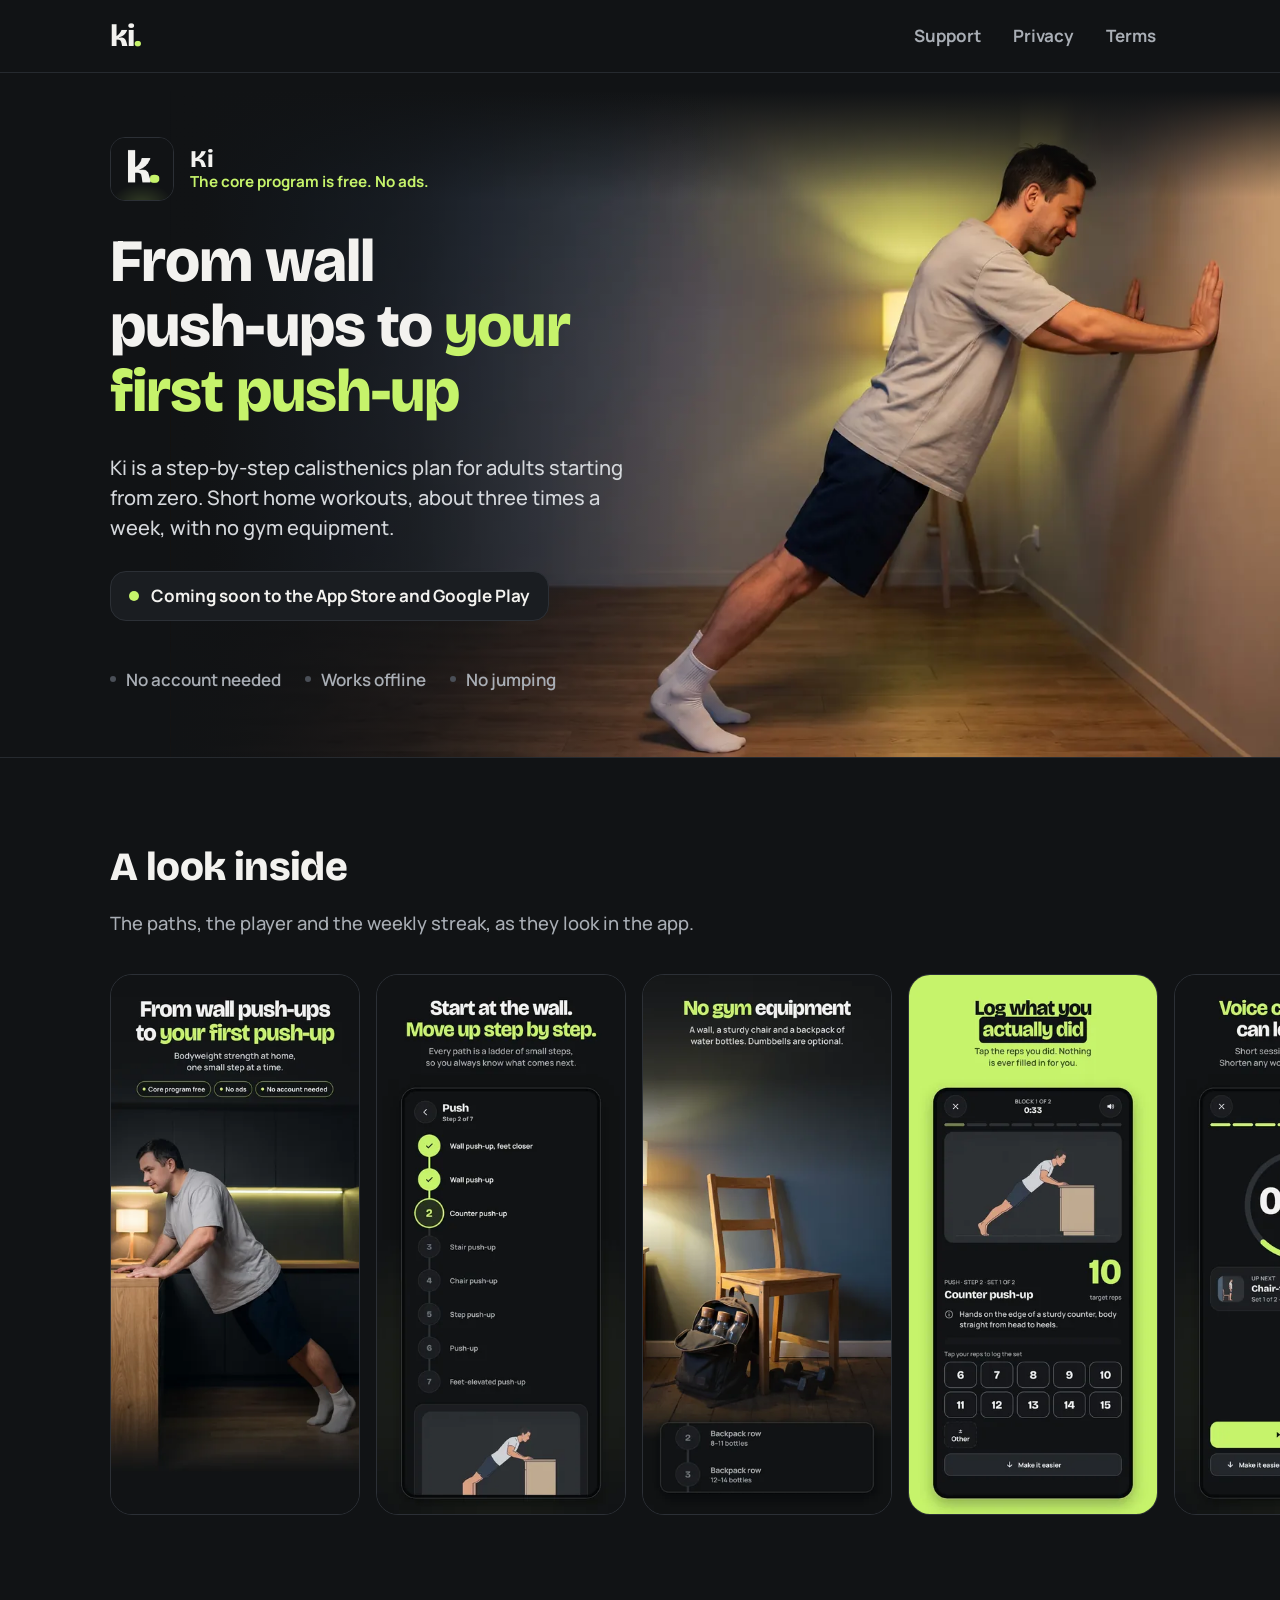
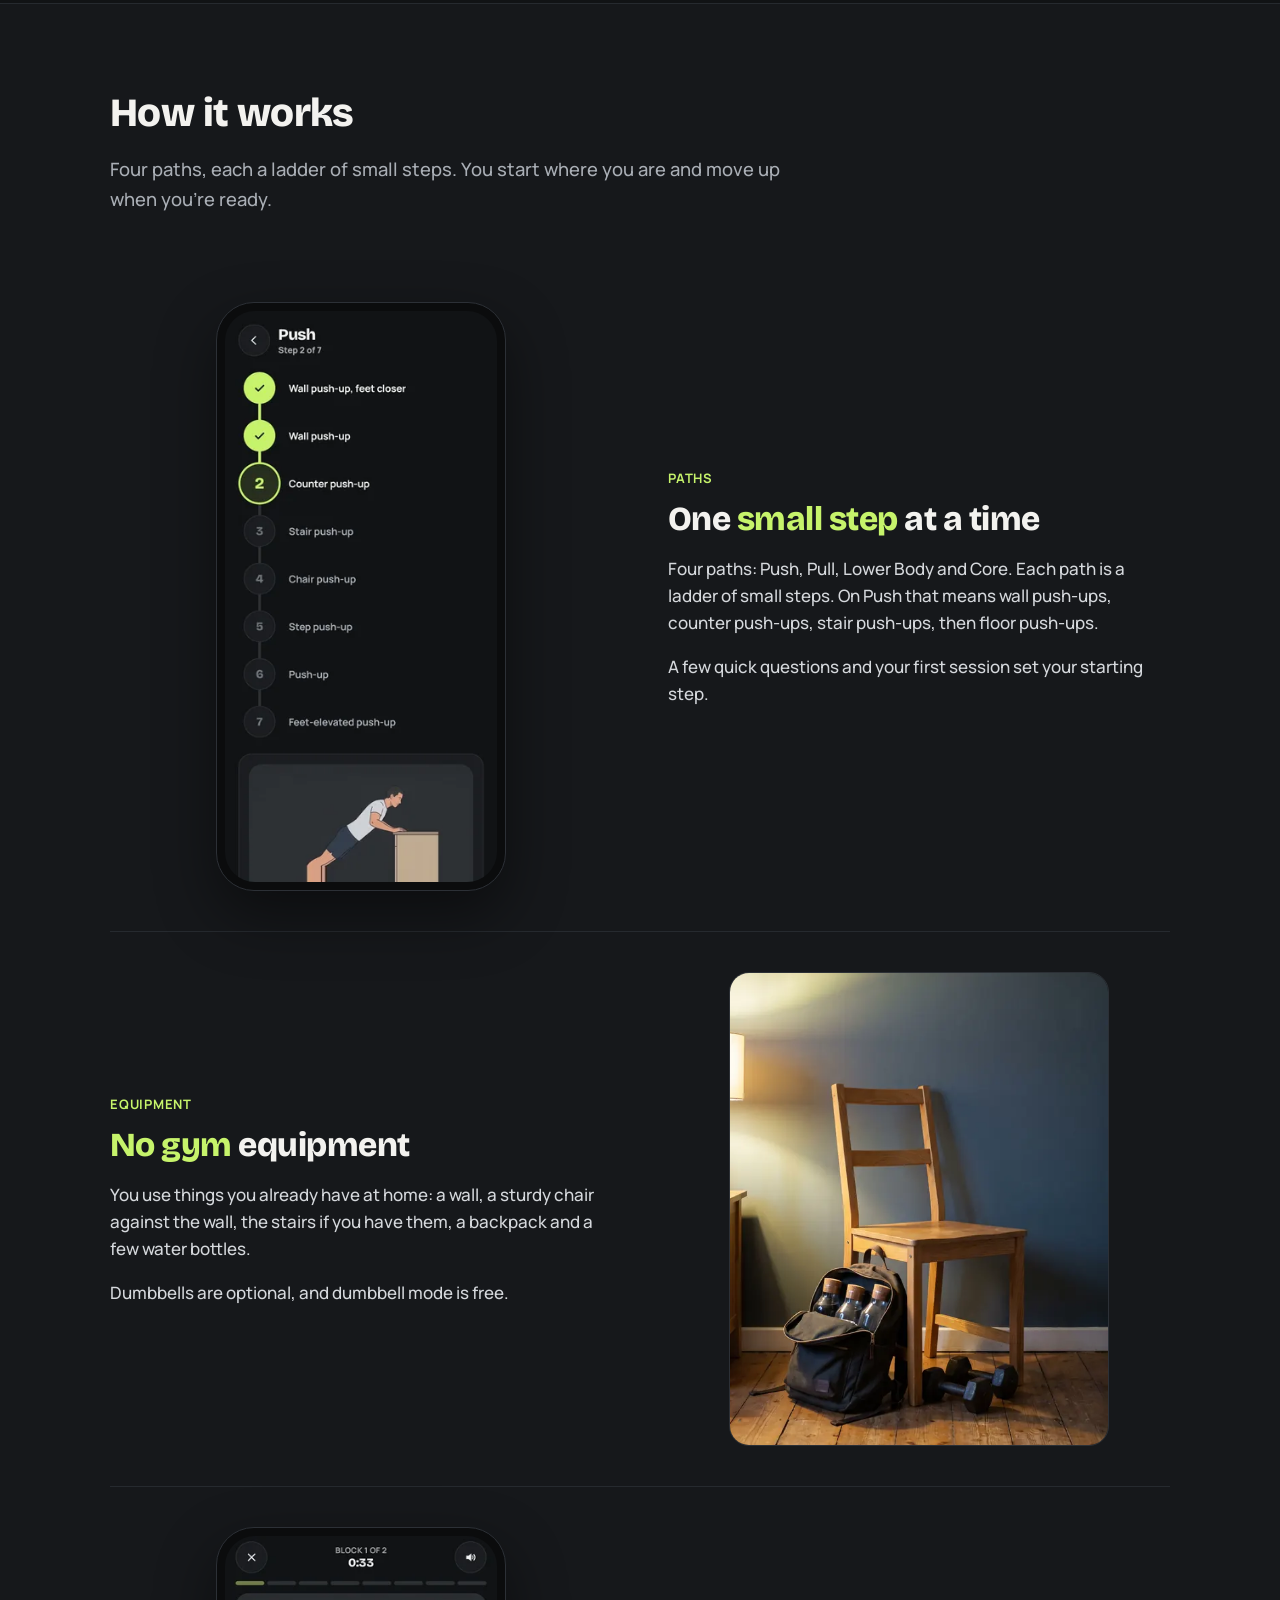
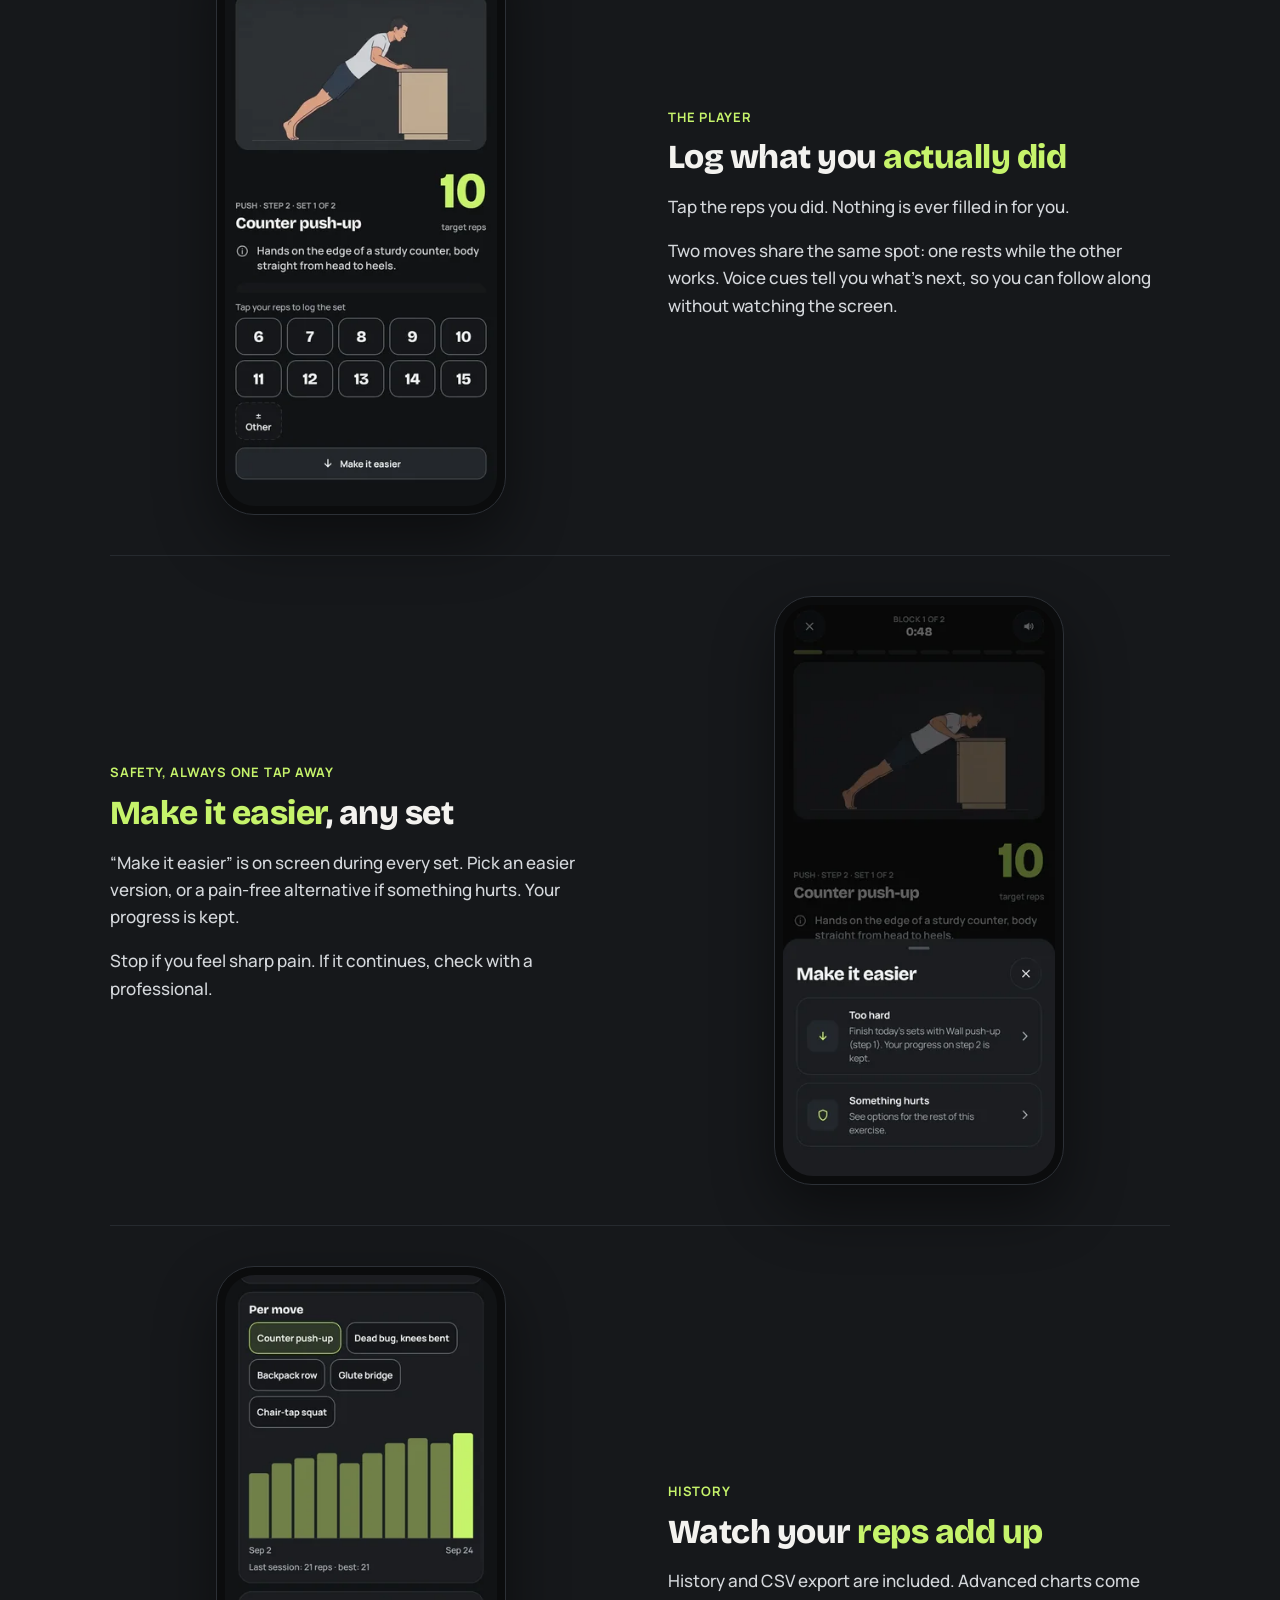
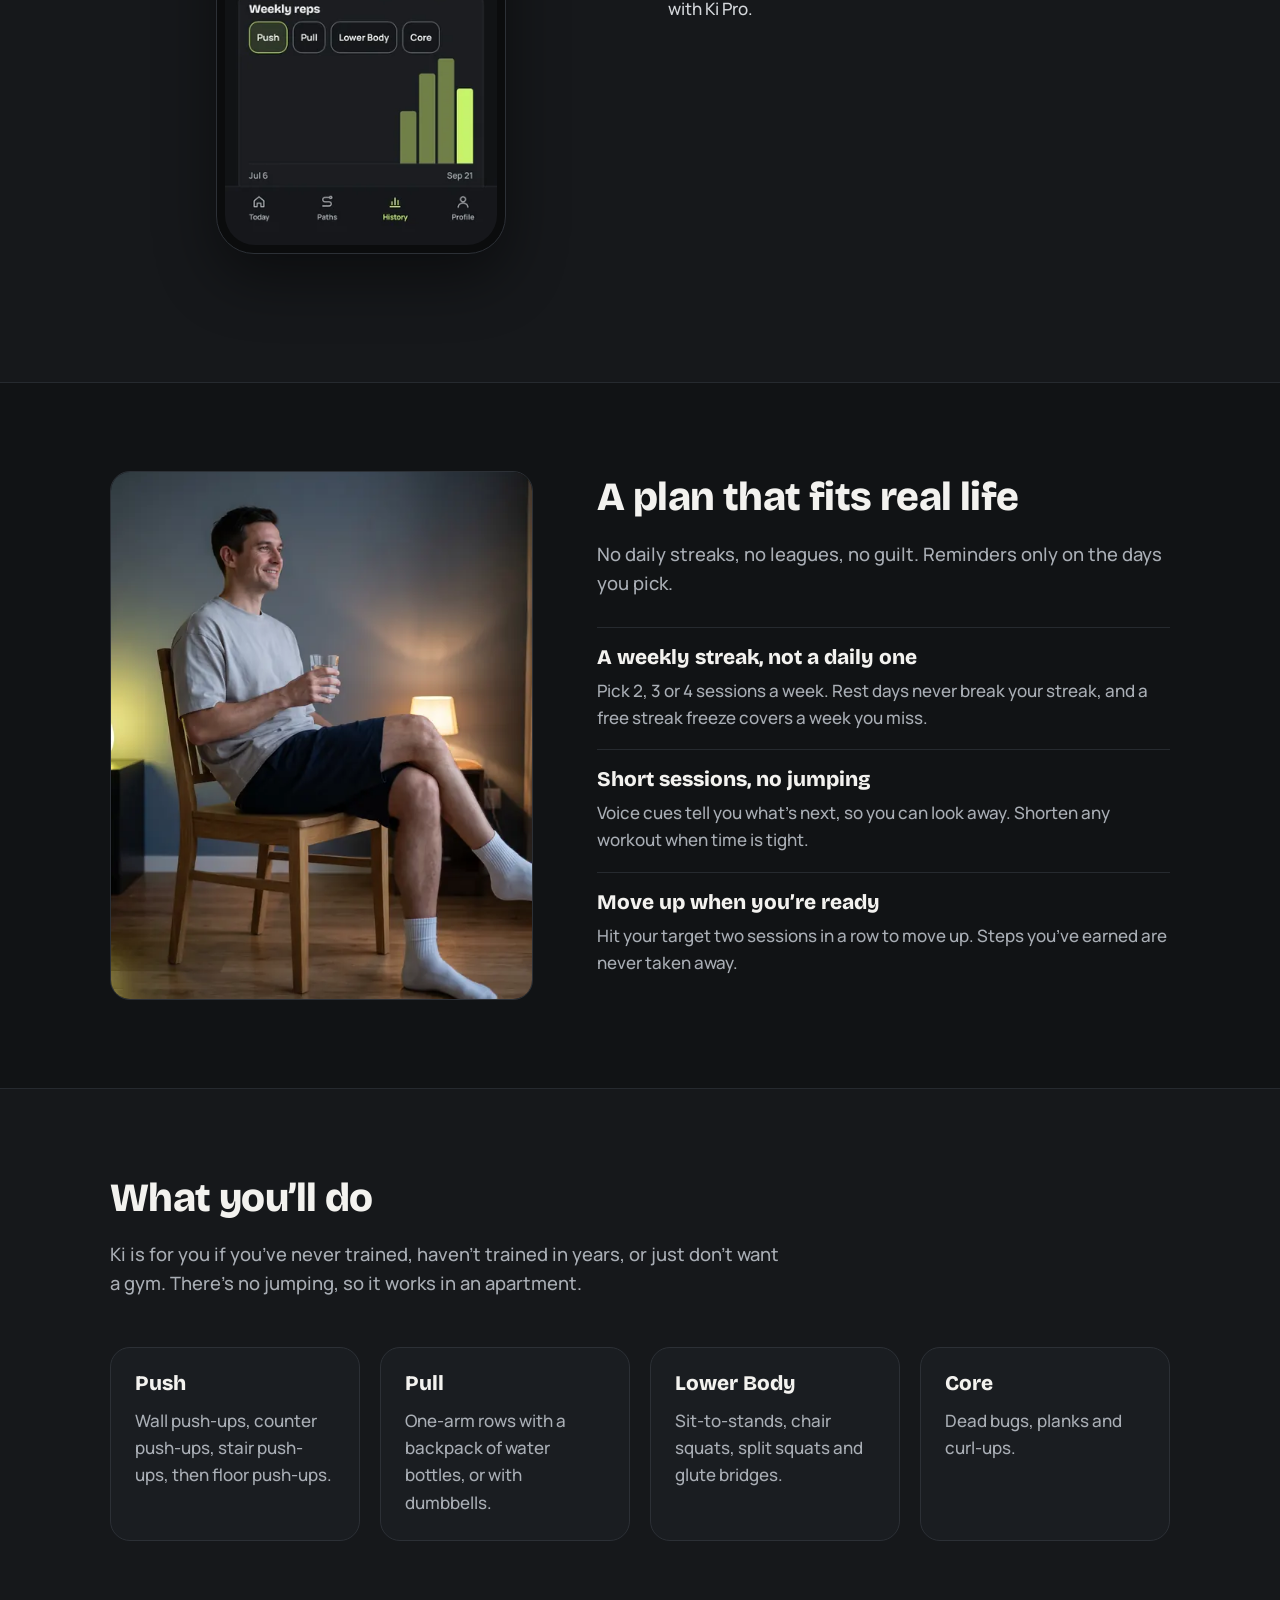
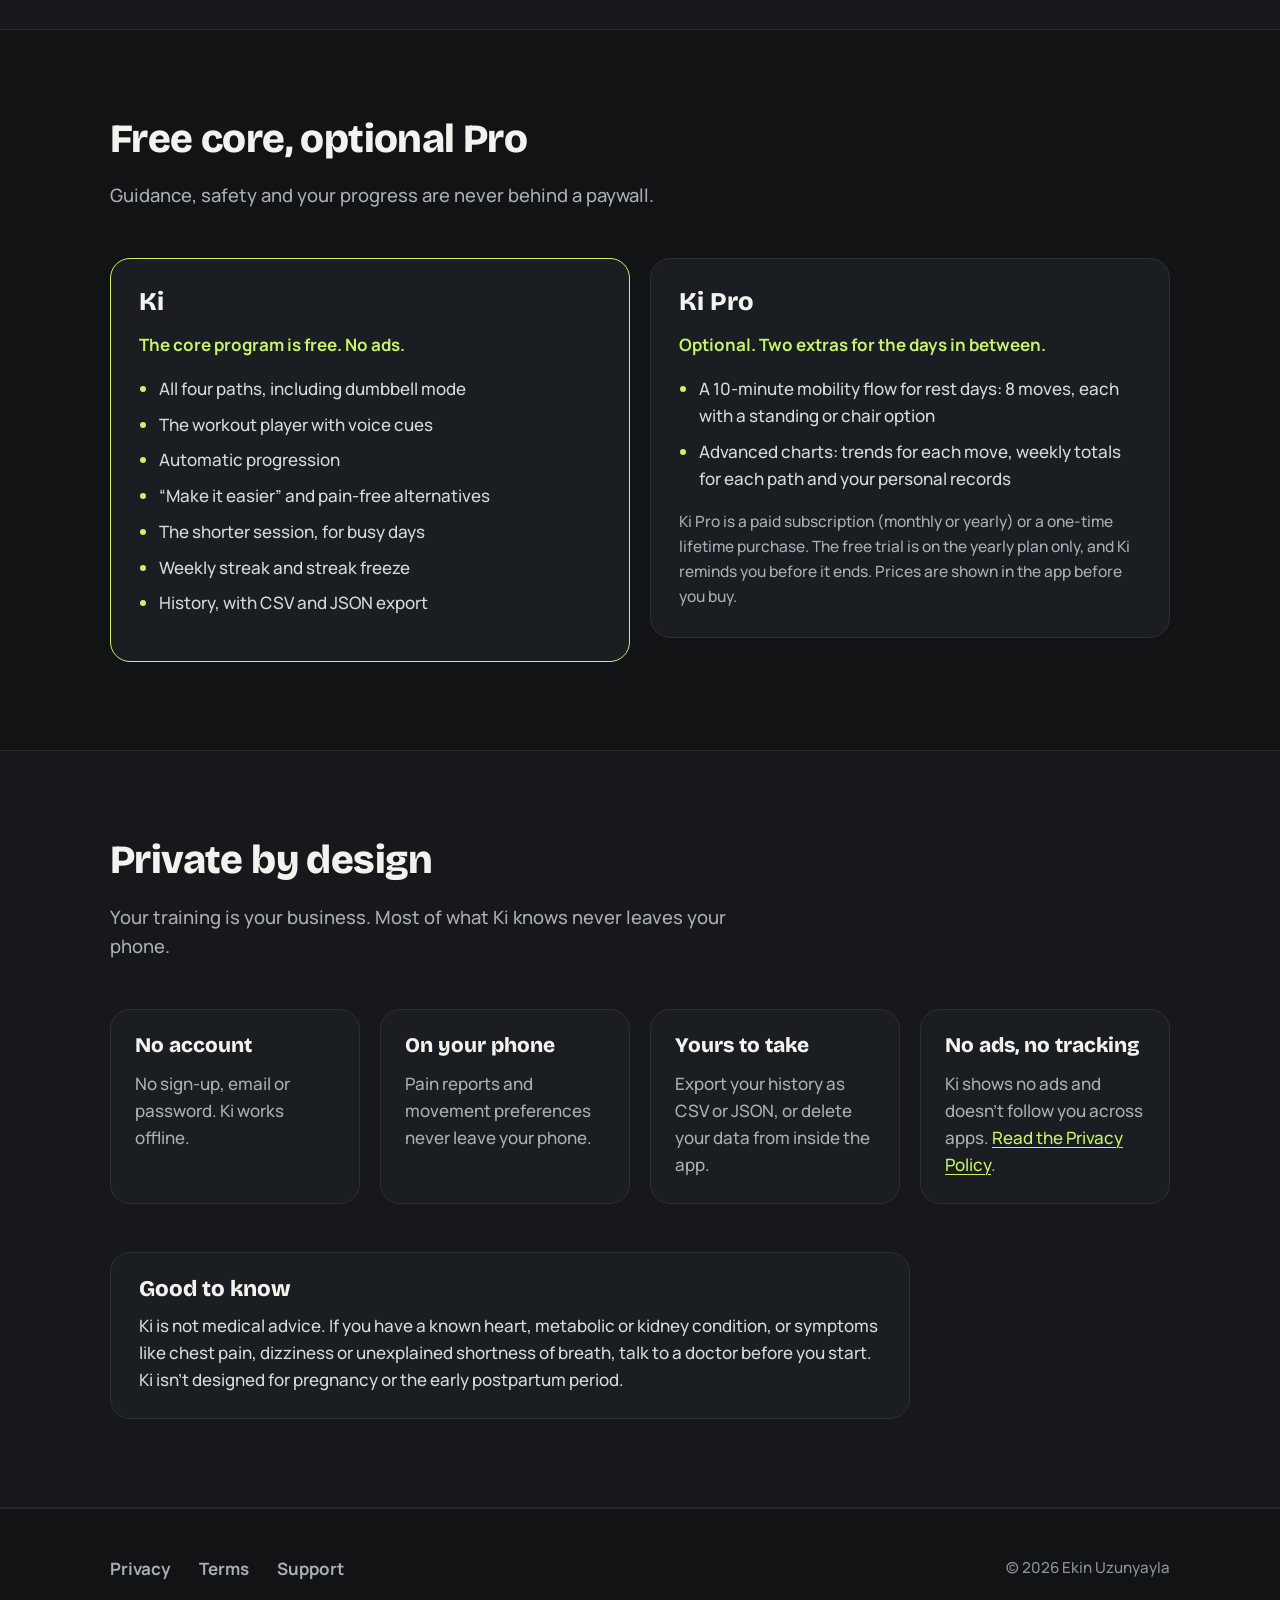
==== commit 61845ee1: "feat: app icon, store frames and photos on the landing page (D124) The "k." icon is the favicon and " ====
--- a/index.html
+++ b/index.html
@@ -9,7 +9,7 @@
 <meta property="og:type" content="website">
 <meta property="og:title" content="Ki: Calisthenics Home Workout">
 <meta property="og:description" content="From wall push-ups to your first push-up. Bodyweight strength at home, step by step.">
-<meta property="og:image" content="https://ekinuzunyayla.github.io/ki-website/assets/img/og.png">
+<meta property="og:image" content="https://ekinuzunyayla.github.io/ki-website/assets/img/og.jpg">
 <meta name="twitter:card" content="summary_large_image">
 <link rel="icon" href="assets/img/favicon-32.png" sizes="32x32">
 <link rel="apple-touch-icon" href="assets/img/apple-touch-icon.png">
@@ -34,9 +34,16 @@
 
 <main id="main">
   <div class="hero">
+    <div class="hero-photo">
+      <img src="assets/img/photos/wall-push-up-1600.webp" srcset="assets/img/photos/wall-push-up-900.webp 900w, assets/img/photos/wall-push-up-1600.webp 1600w, assets/img/photos/wall-push-up-2400.webp 2400w" sizes="(max-width: 1000px) 135vw, 1150px" width="1600" height="893"
+           alt="A man does a wall push-up at home: hands on the wall, body in a straight line.">
+    </div>
     <div class="wrap">
       <div class="hero-copy">
-        <span class="chip">The core program is free. No ads.</span>
+        <p class="app-id">
+          <img src="assets/img/icon-192.png" alt="" width="64" height="64">
+          <span><strong>Ki</strong>The core program is free. No ads.</span>
+        </p>
         <h1>From wall <span class="nb">push-ups</span> to <em>your first <span class="nb">push-up</span></em></h1>
         <p class="lead">Ki is a step-by-step calisthenics plan for adults starting from zero. Short home workouts, about three times a week, with no gym equipment.</p>
         <p class="soon"><span class="dot" aria-hidden="true"></span>Coming soon to the App Store and Google Play</p>
@@ -46,20 +53,37 @@
           <li>No jumping</li>
         </ul>
       </div>
-      <div class="hero-phones">
-        <div class="phone">
-          <img src="assets/img/shots/04-set.webp" srcset="assets/img/shots/04-set.webp 320w, assets/img/shots/04-set@2x.webp 640w" sizes="(max-width: 860px) 45vw, 240px" width="320" height="671"
-               alt="The workout player during a set of counter push-ups, with a target of 10 reps.">
-        </div>
-        <div class="phone">
-          <img src="assets/img/shots/04-paths.webp" srcset="assets/img/shots/04-paths.webp 320w, assets/img/shots/04-paths@2x.webp 640w" sizes="(max-width: 860px) 45vw, 240px" width="320" height="671"
-               alt="The Paths screen: Push at step 2 of 7, and Pull, Lower Body and Core, each with its current move.">
-        </div>
-      </div>
     </div>
   </div>
 
-  <section aria-labelledby="how">
+  <section class="gallery" aria-labelledby="look">
+    <div class="wrap">
+      <div class="section-head">
+        <h2 id="look">A look inside</h2>
+        <p>The paths, the player and the weekly streak, as they look in the app.</p>
+      </div>
+    </div>
+    <ul class="strip" role="list" tabindex="0" aria-label="App screenshots, scroll sideways for more">
+        <li><img src="assets/img/store/01.webp" srcset="assets/img/store/01.webp 360w, assets/img/store/01@2x.webp 720w" sizes="(max-width: 420px) 64vw, 250px" width="360" height="782" loading="lazy"
+                 alt="From wall push-ups to your first push-up. Bodyweight strength at home, one small step at a time. A man does a push-up with his hands on a kitchen counter."></li>
+        <li><img src="assets/img/store/02.webp" srcset="assets/img/store/02.webp 360w, assets/img/store/02@2x.webp 720w" sizes="(max-width: 420px) 64vw, 250px" width="360" height="782" loading="lazy"
+                 alt="Start at the wall. Move up step by step. The Push path with seven steps, from wall push-up to feet-elevated push-up."></li>
+        <li><img src="assets/img/store/03.webp" srcset="assets/img/store/03.webp 360w, assets/img/store/03@2x.webp 720w" sizes="(max-width: 420px) 64vw, 250px" width="360" height="782" loading="lazy"
+                 alt="No gym equipment. A wall, a sturdy chair and a backpack of water bottles. Dumbbells are optional."></li>
+        <li><img src="assets/img/store/04.webp" srcset="assets/img/store/04.webp 360w, assets/img/store/04@2x.webp 720w" sizes="(max-width: 420px) 64vw, 250px" width="360" height="782" loading="lazy"
+                 alt="Log what you actually did. The workout player with a grid of numbers to tap the reps you did."></li>
+        <li><img src="assets/img/store/05.webp" srcset="assets/img/store/05.webp 360w, assets/img/store/05@2x.webp 720w" sizes="(max-width: 420px) 64vw, 250px" width="360" height="782" loading="lazy"
+                 alt="Voice cues, so you can look away. A rest timer with the next move below it."></li>
+        <li><img src="assets/img/store/06.webp" srcset="assets/img/store/06.webp 360w, assets/img/store/06@2x.webp 720w" sizes="(max-width: 420px) 64vw, 250px" width="360" height="782" loading="lazy"
+                 alt="Make it easier, any set. A sheet with two choices: Too hard, and Something hurts."></li>
+        <li><img src="assets/img/store/07.webp" srcset="assets/img/store/07.webp 360w, assets/img/store/07@2x.webp 720w" sizes="(max-width: 420px) 64vw, 250px" width="360" height="782" loading="lazy"
+                 alt="A weekly streak that fits real life. A weekly goal of 3 sessions with 2 done and a 3-week streak."></li>
+        <li><img src="assets/img/store/08.webp" srcset="assets/img/store/08.webp 360w, assets/img/store/08@2x.webp 720w" sizes="(max-width: 420px) 64vw, 250px" width="360" height="782" loading="lazy"
+                 alt="Move up when you’re ready. The end of a session, with the next step open."></li>
+    </ul>
+  </section>
+
+  <section class="band" aria-labelledby="how">
     <div class="wrap">
       <div class="section-head">
         <h2 id="how">How it works</h2>
@@ -80,9 +104,9 @@
       </article>
 
       <article class="feature">
-        <div class="feature-shot phone">
-          <img src="assets/img/shots/03-pull-detail.webp" srcset="assets/img/shots/03-pull-detail.webp 320w, assets/img/shots/03-pull-detail@2x.webp 640w" sizes="(max-width: 860px) 70vw, 274px" width="320" height="671" loading="lazy"
-               alt="The Pull path: backpack row steps counted in water bottles, with a picture of a one-arm row, one hand on a chair.">
+        <div class="feature-shot photo">
+          <img src="assets/img/photos/equipment-560.webp" srcset="assets/img/photos/equipment-560.webp 560w, assets/img/photos/equipment-1120.webp 1120w" sizes="(max-width: 860px) 78vw, 380px" width="560" height="1003" loading="lazy"
+               alt="A wooden chair against a wall, a backpack holding water bottles and a pair of dumbbells on the floor.">
         </div>
         <div>
           <span class="overline">Equipment</span>
@@ -117,53 +141,42 @@
           <p>Stop if you feel sharp pain. If it continues, check with a professional.</p>
         </div>
       </article>
-    </div>
-  </section>
-
-  <section class="band" aria-labelledby="weeks">
-    <div class="wrap">
-      <div class="section-head">
-        <h2 id="weeks">A plan that fits real life</h2>
-        <p>No daily streaks, no leagues, no guilt. Reminders only on the days you pick.</p>
-      </div>
-      <div class="shot-grid">
-        <article class="shot-card">
-          <div class="phone">
-            <img src="assets/img/shots/05-rest.webp" srcset="assets/img/shots/05-rest.webp 320w, assets/img/shots/05-rest@2x.webp 640w" sizes="236px" width="320" height="671" loading="lazy"
-                 alt="A rest timer with 28 seconds left and the next move, chair-tap squat, below it.">
-          </div>
-          <h3><em>Voice cues</em>, so you can look away</h3>
-          <p>Short sessions with no jumping. Shorten any workout when time is tight.</p>
-        </article>
-        <article class="shot-card">
-          <div class="phone">
-            <img src="assets/img/shots/08-history-top.webp" srcset="assets/img/shots/08-history-top.webp 320w, assets/img/shots/08-history-top@2x.webp 640w" sizes="236px" width="320" height="671" loading="lazy"
-                 alt="The History screen: a calendar with two or three session days marked each week, 10 sessions this month.">
-          </div>
-          <h3>A weekly streak that <em>fits real life</em></h3>
-          <p>Pick 2, 3 or 4 sessions a week. Rest days never break your streak, and a free streak freeze covers a week you miss.</p>
-        </article>
-        <article class="shot-card">
-          <div class="phone">
-            <img src="assets/img/shots/07-end.webp" srcset="assets/img/shots/07-end.webp 320w, assets/img/shots/07-end@2x.webp 640w" sizes="236px" width="320" height="671" loading="lazy"
-                 alt="The end of a session: stair push-up is open, with a button to move to the next step or practice one more session.">
-          </div>
-          <h3>Move up <em>when you’re ready</em></h3>
-          <p>Hit your target two sessions in a row to move up. Steps you’ve earned are never taken away.</p>
-        </article>
-        <article class="shot-card">
-          <div class="phone">
-            <img src="assets/img/shots/08-charts.webp" srcset="assets/img/shots/08-charts.webp 320w, assets/img/shots/08-charts@2x.webp 640w" sizes="236px" width="320" height="671" loading="lazy"
-                 alt="History charts: reps per session for one move, and weekly reps for the Push path.">
-          </div>
+
+      <article class="feature">
+        <div class="feature-shot phone">
+          <img src="assets/img/shots/08-charts.webp" srcset="assets/img/shots/08-charts.webp 320w, assets/img/shots/08-charts@2x.webp 640w" sizes="(max-width: 860px) 70vw, 274px" width="320" height="671" loading="lazy"
+               alt="History charts: reps per session for one move, and weekly reps for the Push path.">
+        </div>
+        <div>
+          <span class="overline">History</span>
           <h3>Watch your <em>reps add up</em></h3>
           <p>History and CSV export are included. Advanced charts come with Ki Pro.</p>
-        </article>
-      </div>
-    </div>
-  </section>
-
-  <section aria-labelledby="paths">
+        </div>
+      </article>
+    </div>
+  </section>
+
+  <section aria-labelledby="weeks">
+    <div class="wrap split">
+      <div class="photo">
+        <img src="assets/img/photos/rest-560.webp" srcset="assets/img/photos/rest-560.webp 560w, assets/img/photos/rest-1120.webp 1120w" sizes="(max-width: 860px) 78vw, 380px" width="560" height="1003" loading="lazy"
+               alt="A man sits on a wooden chair with a glass of water after a session.">
+      </div>
+      <div>
+        <div class="section-head">
+          <h2 id="weeks">A plan that fits real life</h2>
+          <p>No daily streaks, no leagues, no guilt. Reminders only on the days you pick.</p>
+        </div>
+        <ul class="points">
+          <li><h3>A weekly streak, not a daily one</h3><p>Pick 2, 3 or 4 sessions a week. Rest days never break your streak, and a free streak freeze covers a week you miss.</p></li>
+          <li><h3>Short sessions, no jumping</h3><p>Voice cues tell you what’s next, so you can look away. Shorten any workout when time is tight.</p></li>
+          <li><h3>Move up when you’re ready</h3><p>Hit your target two sessions in a row to move up. Steps you’ve earned are never taken away.</p></li>
+        </ul>
+      </div>
+    </div>
+  </section>
+
+  <section class="band" aria-labelledby="paths">
     <div class="wrap">
       <div class="section-head">
         <h2 id="paths">What you’ll do</h2>
@@ -178,7 +191,7 @@
     </div>
   </section>
 
-  <section class="band" aria-labelledby="pro">
+  <section aria-labelledby="pro">
     <div class="wrap">
       <div class="section-head">
         <h2 id="pro">Free core, optional Pro</h2>
@@ -211,7 +224,7 @@
     </div>
   </section>
 
-  <section aria-labelledby="private">
+  <section class="band" aria-labelledby="private">
     <div class="wrap">
       <div class="section-head">
         <h2 id="private">Private by design</h2>
--- a/assets/css/site.css
+++ b/assets/css/site.css
@@ -81,17 +81,22 @@
 .site-nav a[aria-current="page"] { color: var(--accent); }
 
 /* Hero */
-.hero {
-  padding-block: 56px 0; overflow: hidden; border-bottom: 1px solid var(--divider);
-  background: radial-gradient(60% 70% at 85% 0%, rgba(198, 243, 107, 0.10), transparent 70%);
-}
-.hero .wrap { display: grid; grid-template-columns: 1.05fr 0.95fr; gap: 48px; align-items: center; }
-.hero-copy { padding-bottom: 64px; }
-.hero .lead { font-size: 1.25rem; line-height: 1.5; color: var(--text-body); max-width: 33rem; margin-bottom: 1.4em; }
-.chip {
-  display: inline-block; margin-bottom: 20px; padding: 6px 14px; border-radius: 999px;
-  border: 1px solid var(--accent); color: var(--accent); font-weight: 700; font-size: 0.9rem; line-height: 1.3;
-}
+.hero { position: relative; isolation: isolate; overflow: hidden; display: flex; align-items: center; min-height: 640px; padding-block: 64px; border-bottom: 1px solid var(--divider); }
+.hero .wrap { width: 100%; }
+.hero-copy { max-width: 33rem; }
+.hero-photo { position: absolute; z-index: -1; right: 0; bottom: 0; height: min(100%, 52vw); aspect-ratio: 1600 / 893; transform: translateX(7%); }
+.hero-photo img { width: 100%; height: 100%; object-fit: cover; }
+.hero-photo::after {
+  content: ""; position: absolute; inset: 0;
+  background:
+    linear-gradient(90deg, var(--background) 0%, rgba(17, 19, 21, 0.72) 20%, rgba(17, 19, 21, 0) 46%),
+    linear-gradient(180deg, var(--background) 0%, rgba(17, 19, 21, 0) 16%);
+}
+.hero .lead { font-size: 1.25rem; line-height: 1.5; color: var(--text-body); margin-bottom: 1.4em; }
+.app-id { display: flex; align-items: center; gap: 16px; margin-bottom: 28px; }
+.app-id img { width: 64px; height: 64px; border-radius: 15px; border: 1px solid var(--border); flex: none; }
+.app-id span { color: var(--accent); font-weight: 700; font-size: 0.95rem; line-height: 1.35; }
+.app-id strong { display: block; font: 800 1.5rem/1.1 var(--display); color: var(--text); letter-spacing: -0.01em; }
 .soon {
   display: inline-flex; align-items: center; gap: 12px; min-height: 48px; padding: 10px 18px;
   border-radius: var(--radius-lg); background: var(--surface); border: 1px solid var(--border);
@@ -107,9 +112,20 @@
   box-shadow: 0 24px 60px rgba(0, 0, 0, 0.45);
 }
 .phone img { border-radius: 30px; width: 100%; }
-
-.hero-phones { display: grid; grid-template-columns: 1fr 1fr; gap: 20px; align-items: start; max-width: 520px; justify-self: end; margin-bottom: -72px; }
-.hero-phones .phone:nth-child(2) { margin-top: 72px; }
+.photo { border-radius: var(--radius-xl); overflow: hidden; border: 1px solid var(--border); }
+.photo img { width: 100%; aspect-ratio: 4 / 5; object-fit: cover; object-position: 50% 88%; }
+
+/* Store frames: a sideways strip that lines up with the page column and runs off the right edge. */
+.gallery { padding-bottom: 68px; }
+.gallery .section-head { margin-bottom: 32px; }
+.strip {
+  --gutter: max(20px, calc((100vw - var(--wrap)) / 2 + 20px));
+  list-style: none; margin: 0; display: flex; gap: 16px; overflow-x: auto;
+  padding: 4px var(--gutter) 20px; scroll-padding-inline: var(--gutter); scroll-snap-type: x proximity;
+  scrollbar-width: thin; scrollbar-color: var(--border-strong) transparent;
+}
+.strip li { flex: none; width: min(250px, 64vw); scroll-snap-align: start; }
+.strip img { width: 100%; border-radius: 22px; border: 1px solid var(--border); }
 
 /* Sections */
 section { padding-block: 88px; }
@@ -121,14 +137,19 @@
 .feature + .feature { border-top: 1px solid var(--divider); }
 .feature:nth-of-type(even) .feature-shot { order: 2; }
 .feature-shot { justify-self: center; width: min(290px, 100%); }
+.feature-shot.photo { width: min(380px, 100%); }
 .feature h3 { font-size: clamp(1.6rem, 3vw, 2.1rem); letter-spacing: -0.015em; line-height: 1.1; }
 .feature p { max-width: 32rem; }
 .overline { display: block; margin-bottom: 12px; color: var(--accent); font-weight: 700; font-size: 0.8125rem; letter-spacing: 0.06em; text-transform: uppercase; }
 
-.shot-grid { display: grid; grid-template-columns: repeat(auto-fit, minmax(210px, 1fr)); gap: 40px 28px; }
-.shot-card .phone { max-width: 250px; margin: 0 auto 24px; border-radius: 34px; }
-.shot-card .phone img { border-radius: 26px; }
-.shot-card p { color: var(--text-secondary); margin: 0; }
+
+.split { display: grid; grid-template-columns: 0.85fr 1.15fr; gap: 64px; align-items: center; }
+.split .photo img { object-position: 42% 80%; }
+.split .section-head { margin-bottom: 28px; }
+.points { list-style: none; margin: 0; padding: 0; }
+.points li { padding-block: 18px; border-top: 1px solid var(--divider); }
+.points h3 { margin-bottom: 0.3em; }
+.points p { margin: 0; color: var(--text-secondary); }
 
 .cards { display: grid; grid-template-columns: repeat(auto-fit, minmax(230px, 1fr)); gap: 20px; }
 .card { background: var(--surface); border: 1px solid var(--border); border-radius: var(--radius-xl); padding: 24px; }
@@ -200,17 +221,25 @@
 .site-footer a:hover, .site-footer a[aria-current="page"] { color: var(--text); }
 .site-footer p { margin: 0; font-size: 0.95rem; }
 
+@media (max-width: 1000px) {
+  /* The photo leads, the copy follows under it. */
+  .hero { display: block; min-height: 0; padding-block: 0 44px; }
+  .hero-copy { max-width: 36rem; }
+  .hero-photo { position: relative; height: auto; width: 100%; aspect-ratio: 4 / 3; max-height: 460px; transform: none; margin-bottom: 4px; }
+  .hero-photo img { object-position: 86% 35%; }
+  .hero-photo::after { background: linear-gradient(0deg, var(--background) 0%, rgba(17, 19, 21, 0) 28%); }
+}
+
 @media (max-width: 860px) {
-  .hero { padding-top: 40px; }
-  .hero .wrap { grid-template-columns: 1fr; gap: 40px; }
-  .hero-copy { padding-bottom: 0; }
-  .hero-phones { justify-self: center; max-width: 440px; margin-bottom: -56px; gap: 14px; }
-  .hero-phones .phone:nth-child(2) { margin-top: 48px; }
   .feature { grid-template-columns: 1fr; gap: 28px; padding-block: 32px; }
   .feature:nth-of-type(even) .feature-shot { order: 0; }
   .feature-shot { width: min(260px, 78%); }
+  .feature-shot.photo { width: min(340px, 100%); }
+  .split { grid-template-columns: 1fr; gap: 32px; }
+  .split .photo { max-width: 340px; }
   .plans { grid-template-columns: 1fr; }
   section { padding-block: 56px; }
+  .gallery { padding-bottom: 40px; }
   .section-head { margin-bottom: 32px; }
   .phone { border-radius: 30px; padding: 6px; }
   .phone img { border-radius: 24px; }
